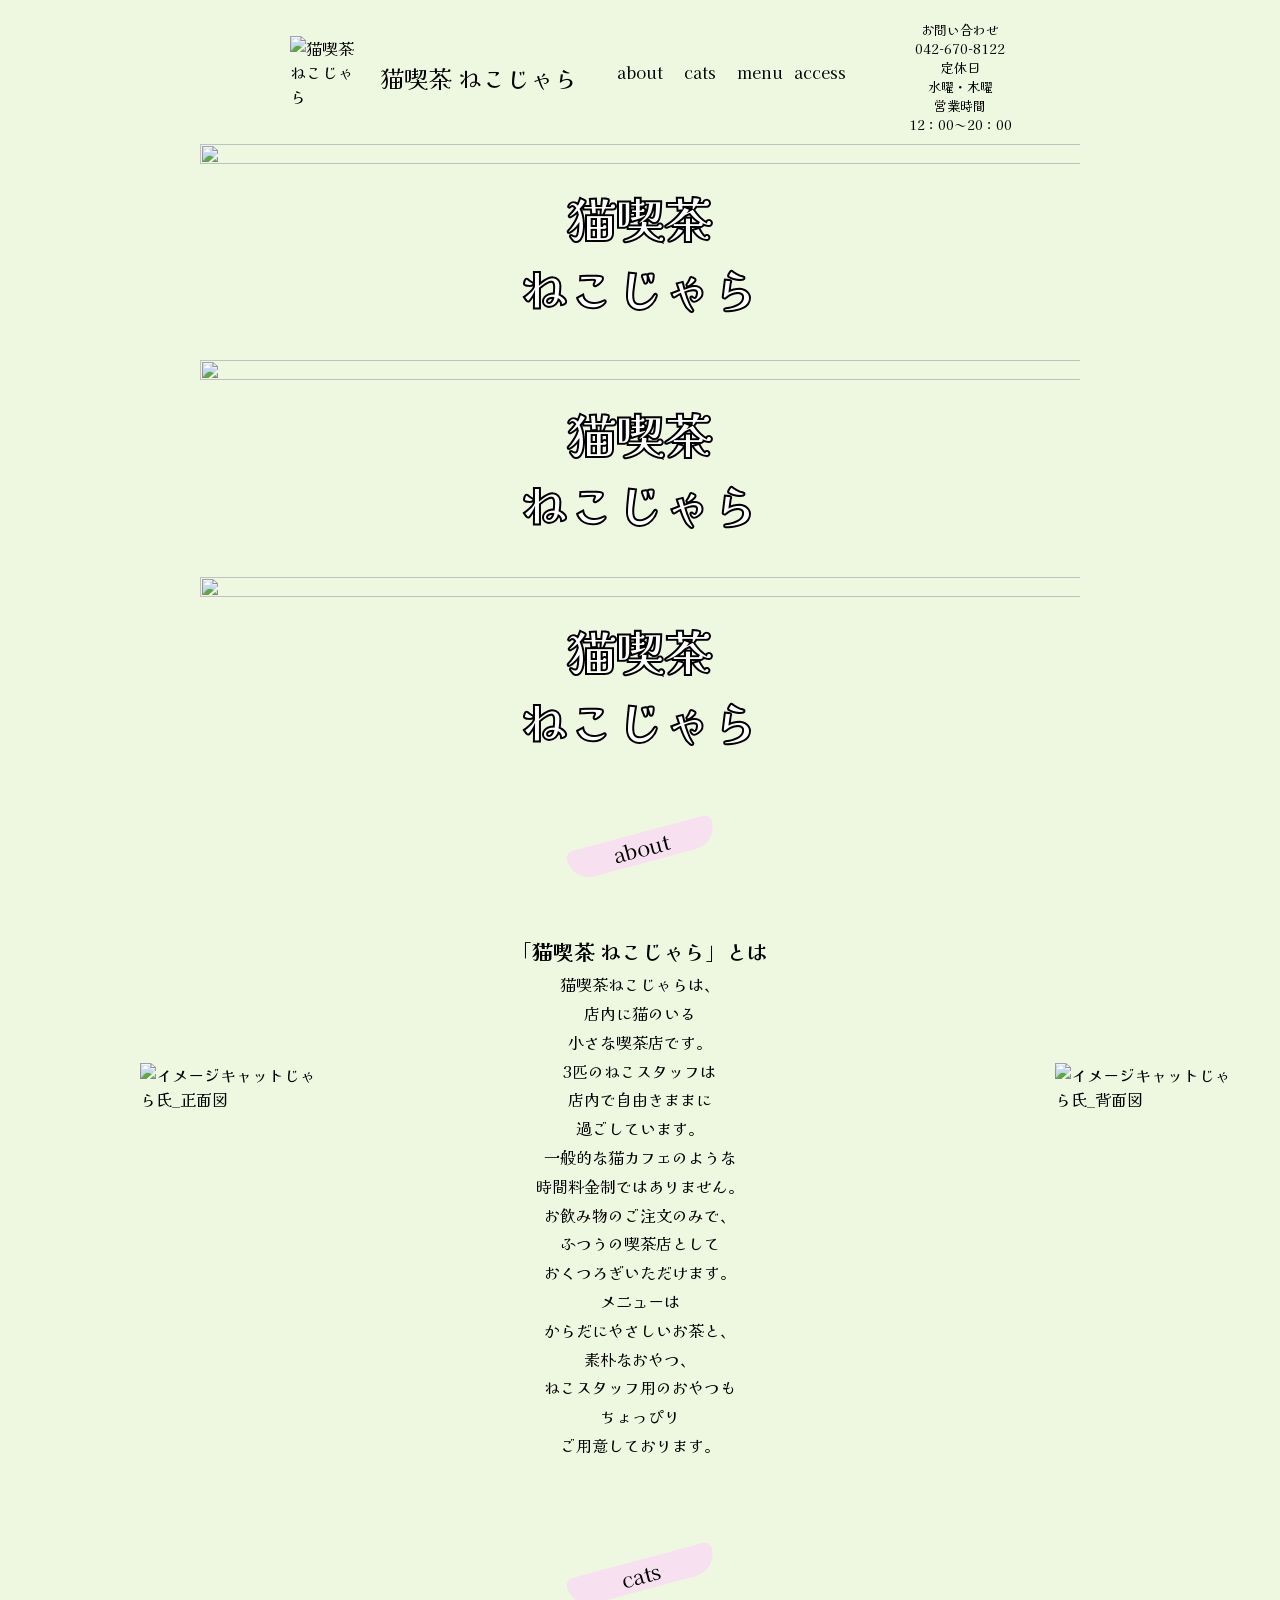
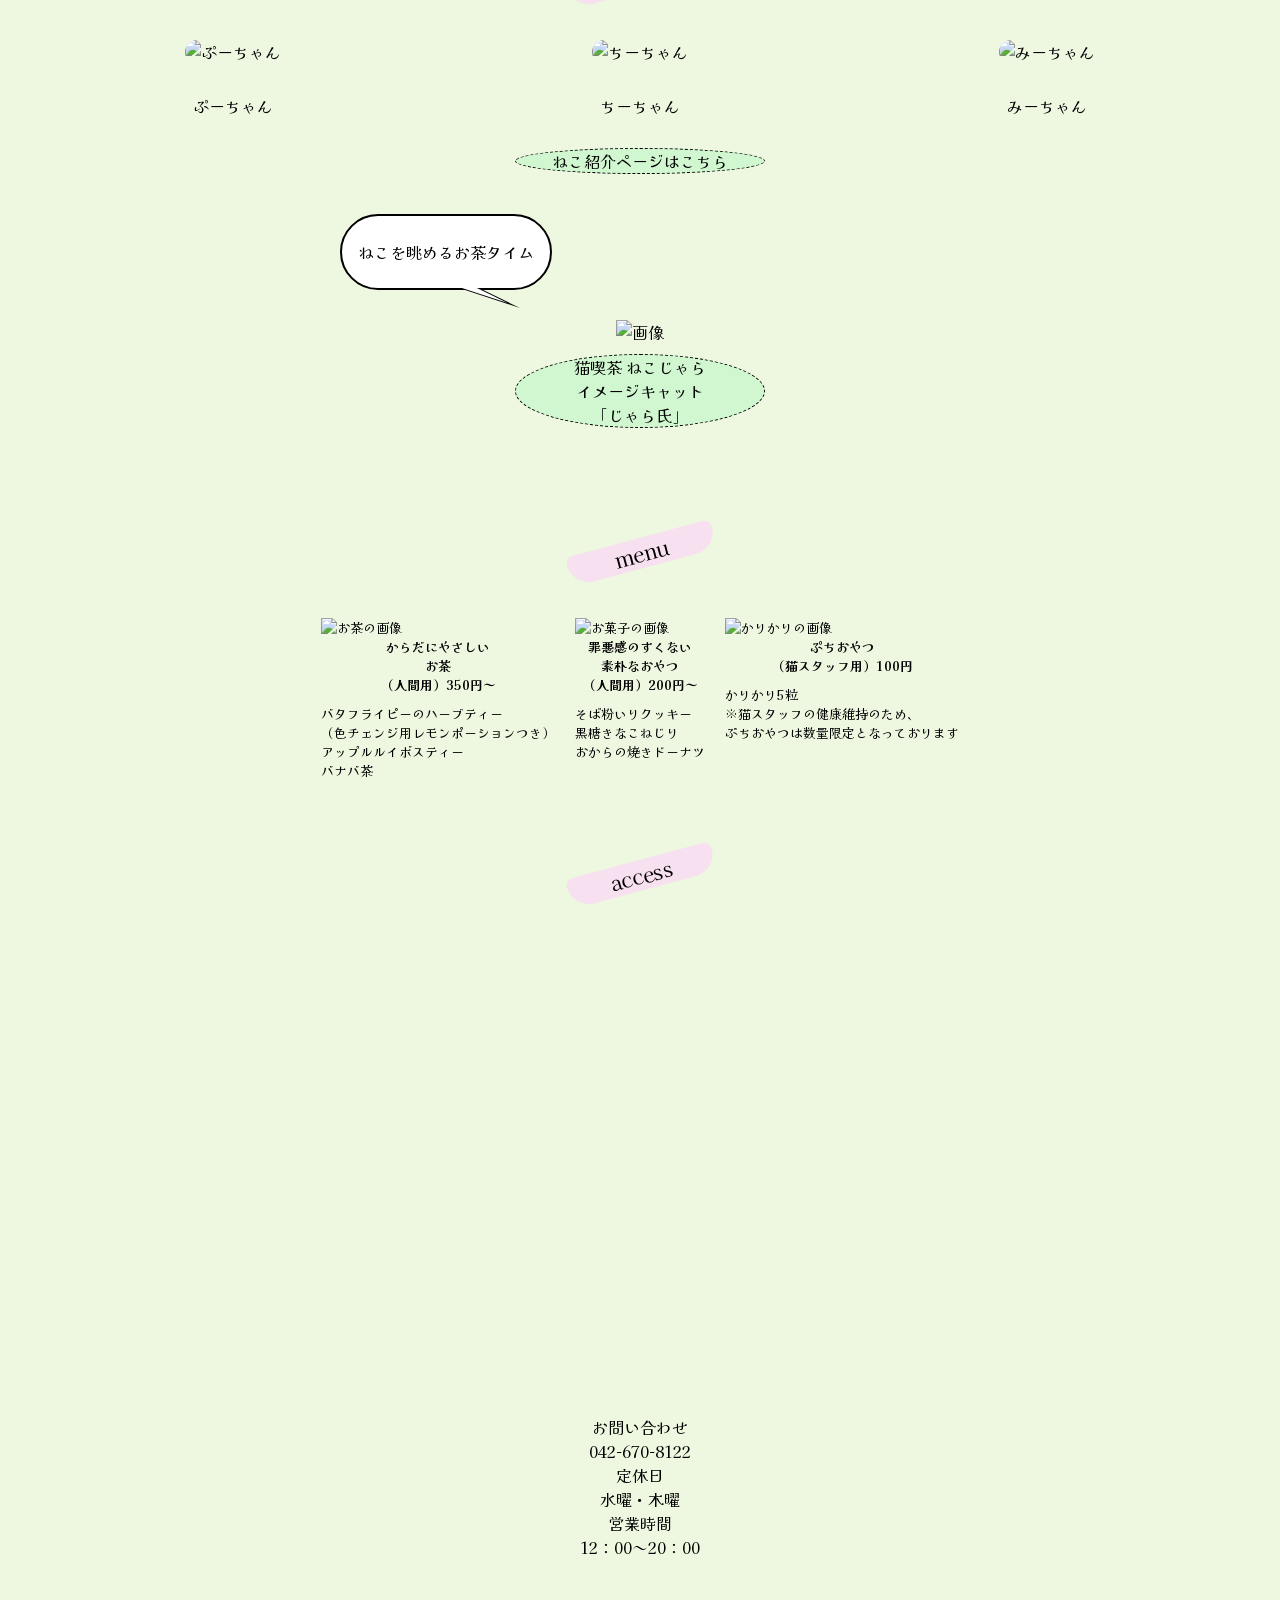
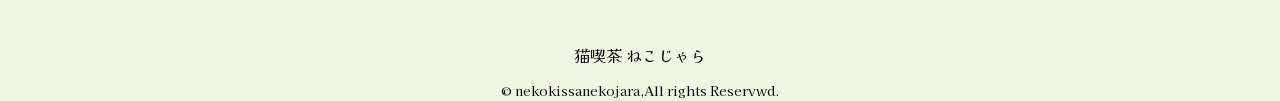
==== index.html @ 6728807e "Add files via upload" ====
<!DOCTYPE html>
<html lang="ja">

<head>
    <meta charset="UTF-8">
    <meta name="viewport" content="width=device-width, initial-scale=1.0">
    <title>猫喫茶 ねこじゃら</title>

    <link rel="preconnect" href="https://fonts.googleapis.com">
    <link rel="preconnect" href="https://fonts.gstatic.com" crossorigin>
    <link href="https://fonts.googleapis.com/css2?family=Kaisei+Opti&display=swap" rel="stylesheet">
    <link rel="stylesheet" type="text/css" href="css/slick.css" />
    <link rel="stylesheet" type="text/css" href="css/slick-theme.css" />
    <link rel="stylesheet" href="css/style.css">
</head>

<body>
    <!-- ヘッダー -->
    <header>
        <div class="inner">

            <a href="http://192.168.15.4:1508">
                <div class="logoclass">
                    <img src="images/logo.svg" alt="猫喫茶 ねこじゃら" width="70px">
                    <h1>猫喫茶 ねこじゃら</h1>
                </div>
            </a>

            <!-- ナビ -->
            <nav>
                <ul>
                    <li class="gnav_item"><a href="#about"><img src="images/jarasi_stand_trim.png" alt=""
                                class="flip-img" width="55px" height="auto">about</a></li>
                    <li class="gnav_item"><a href="#cats"><img src="images/jarasi_backtrim.png" alt=""
                                class="flip-img" width="55px" height="auto">cats</a></li>
                    <li class="gnav_item"><a href="#menu"><img src="images/jarasi_stand_trim.png" alt=""
                                class="flip-img" width="55px" height="auto">menu</a></li>
                    <li class="gnav_item"><a href="#access"><img src="images/jarasi_backtrim.png" alt=""
                                class="flip-img" width="55px" height="auto">access</a></li>
                </ul>
            </nav>
            <p>お問い合わせ<br>042-670-8122<br>定休日<br>水曜・木曜<br>営業時間<br>12：00～20：00</p>
        </div>
        <!-- ナビここまで -->
    </header>
    <!-- ヘッダーここまで -->
    <!-- メイン -->
    <main>
        <div id="slideshow">
            <div class="your-class">
                <div class="slickimage"><img src="images/top1.JPG" alt="" width="887" height="218">
                    <div class="slick-content">
                        <p>猫喫茶<br>ねこじゃら</p>
                    </div>
                </div>
                <div class="slickimage"><img src="images/top2.png" alt="" width="887" height="218">
                    <div class="slick-content">
                        <p>猫喫茶<br>ねこじゃら</p>
                    </div>
                </div>
                <div class="slickimage"><img src="images/top3.jpg" alt="" width="887" height="218">
                    <div class="slick-content">
                        <p>猫喫茶<br>ねこじゃら</p>
                    </div>
                </div>
            </div>
        </div>
        <section class="section1">
            <div class="inner">
                <h2 id="about">about</h2>
                <!-- <h1 class="cp_h1title">about</h1> -->
                <div class="gazoposition">
                    <div class="jaramen"><img src="images/jarasi_stand_trim.png" alt="イメージキャットじゃら氏_正面図"
                            class="flip-img"></div>
                    <p class="about_lead" width="250px"><span>「猫喫茶
                            ねこじゃら」とは</span><br>猫喫茶ねこじゃらは、<br>店内に猫のいる<br>小さな喫茶店です。<br>3匹のねこスタッフは<br>店内で自由きままに<br>過ごしています。<br>一般的な猫カフェのような<br>時間料金制ではありません。<br>お飲み物のご注文のみで、<br>ふつうの喫茶店として<br>おくつろぎいただけます。<br>メニューは<br>からだにやさしいお茶と、<br>素朴なおやつ、<br>ねこスタッフ用のおやつも<br>ちょっぴり<br>ご用意しております。
                    </p>
                    <div class="jaramen"><img src="images/jarasi_backtrim.png" alt="イメージキャットじゃら氏_背面図" class="flip-img">
                    </div>
                </div>
            </div>
        </section>
        <section class="section2">
            <div class="inner">
                <h2 id="cats">cats</h2>
                <ul class="catslist">
                    <li><img src="images/pu04.png" alt="ぷーちゃん" width="180px">
                        <p>ぷーちゃん</p>
                    </li>
                    <li><img src="images/chi03.png" alt="ちーちゃん" width="180px">
                        <p>ちーちゃん</p>
                    </li>
                    <li><img src="images/mii03sq.jpg" alt="みーちゃん" width="180px">
                        <p>みーちゃん</p>
                    </li>
                </ul>

            </div>
            <span><a href="http://192.168.15.4:1508/index2.html">ねこ紹介ページはこちら</a></span>
            <div class="syoukai">
                <div class="speechBubble">
                    <p>ねこを眺めるお茶タイム</p>
                </div>
            </div>
            <div class="catsinfo_jarasi"><img src="images/jarasi_sosog.png" alt="画像" class="float-img">
                <p><a href="http://192.168.15.4:1508/index3.html">猫喫茶 ねこじゃら<br> イメージキャット <br>「じゃら氏」</a></p>
            </div>
        </section>
        <section class="section3">
            <div class="inner">
                <h2 id="menu">menu</h2>
                <ul class="menulist">
                    <ul class="menulist_ningen_tea"><img src="images/inbasket.png" alt="お茶の画像"
                            width="200px"><span>からだにやさしい<br>お茶<br>（人間用）350円～</span>
                        <li>バタフライピーのハーブティー<br>（色チェンジ用レモンポーションつき）</li>
                        <li> アップルルイボスティー</li>
                        <li>バナバ茶</li>
                    </ul>
                    <ul class="menulist_ningen_sweets"><img src="images/inbasket.png" alt="お菓子の画像"
                            width="200px"><span>罪悪感のすくない<br>素朴なおやつ<br>（人間用）200円～</span>
                        <li>そば粉いりクッキー</li>
                        <li>黒糖きなこねじり</li>
                        <li>おからの焼きドーナツ</li>
                    </ul>
                    <ul class="menulist_cats_treats"><img src="images/inbasket.png" alt="かりかりの画像"
                            width="200px"><span>ぷちおやつ<br>（猫スタッフ用）100円</span>
                        <li>かりかり5粒</li>
                        <li>※猫スタッフの健康維持のため、<br>ぷちおやつは数量限定となっております</li>
                    </ul>
                </ul>

            </div>


        </section>
        <section class="section4">
            <div class="inner">
                <h2 id="access">access</h2>
                <div class="map">
                    <iframe
                        src="https://www.google.com/maps/embed?pb=!1m16!1m12!1m3!1d3243.6271274052283!2d139.37691456176182!3d35.612263322495465!2m3!1f0!2f0!3f0!3m2!1i1024!2i768!4f13.1!2m1!1z5Y2X5aSn5rKi44CA44Oa44Ks44K144K544Kt44Oj44Oq44Ki44K544Kv44O844Or!5e0!3m2!1sja!2sjp!4v1792385040805!5m2!1sja!2sjp"
                        width="600" height="450" style="border:0;" allowfullscreen="" loading="lazy"
                        referrerpolicy="strict-origin-when-cross-origin"></iframe>
                </div>

                <p class="access_lead">お問い合わせ<br>042-670-8122<br>定休日<br>水曜・木曜<br>営業時間<br>12：00～20：00</p>

            </div>
        </section>

    </main>

    <!-- メインここまで -->
    <!-- フッター -->
    <footer>

        <a href="http://192.168.15.4:1508">
            <p><img src="images/logo.svg" alt="" width="150px"></p>
            <p>猫喫茶 ねこじゃら</p>
        </a>

        <p><small>&copy nekokissanekojara,All rights Reservwd.</small></p>

    </footer>
    <!-- フッターここまで -->
    <script src="js/jquery-3.6.0.min.js"></script>
    <script src="js/slick.min.js"></script>
    <script src="js/main.js"></script>
</body>

</html>
---- css/style.css ----
/* リセットｃｓｓ */
* {
    margin: 0;
    padding: 0;
    box-sizing: border-box;
    list-style: none;
    font-family: "Kaisei Opti", serif;
    font-weight: 400;
    font-style: normal;
}

a:link {
    text-decoration: none;
    color: #000000;
}



/* フルードイメージ化 */
img {
    max-width: 100%;
    height: auto;
    place-content: center;
}

/* 共通：幅設定クラス */
.inner {
    max-width: 1200px;
    margin: 0 auto;
}

/* 共通：section設定クラス */
section {
    
    margin-top: 20px;
    padding-top: 40px;
    padding-bottom: 40px;
}

/* 共通：見出し2設定クラス */
html {
    background-color: rgb(238, 247, 224);
}

h2 {
    font-size: 1.3rem;
    color: black;
    text-align: center;
    margin-bottom: 30px;
    border: 1px;
    border-radius: 10px 10px 30px 30px;
    width: 150px;
    margin-left: auto;
    margin-right: auto;
    background-color: rgb(247, 224, 239);
}


/* ヘッダー */
header .inner {
    max-width: 880px;
    display: flex;
    justify-content: center;
    align-items: center;
    padding: 10px;
}

header h1 {
    width: 250px;
    font-size: 1.5rem;
    padding: 10px 10px 0px 20px;
    text-decoration: none;
    color: #000000;
}


.logoclass {
    display: flex;
    justify-content: space-evenly;
    align-items: center;
    padding-left: 80px;
}


header p {
    /* width: 100px; */
    font-size: 0.8rem;
    text-align: center;
    margin: 0 auto;
    padding-top: 10px;
}


nav ul {
    display: flex;
    justify-content: space-evenly;
}

nav ul li a {
    display: block;
    width: 60px;
    color: black;
    padding: auto;
    text-align: center;
    text-decoration: none;
}

nav ul li a:hover {
    color: darkgreen;
}

/* キービジュアル */
#slideshow {
    max-width: 880px;
    height: auto;
    place-content: center;
    display: block;
    margin: 0 auto;
    width: 90%;

}

.slickimage {
    position: relative;
}

.slick-content {
    position: absolute;
    top: 50%;
    left: 50%;
    transform: translate(-50%, -50%);
    z-index: 10;
    color: #fff;
    /* 文字色（画像の暗さに合わせて変更） */
    text-align: center;
    width: 80%;
}

.slick-content p {
    font-size: 3rem;
    -webkit-text-stroke: 4px #000000;
    /* 縁の太さと色 */
    paint-order: stroke fill;
    /* 縁が内側に食い込むのを防ぐ */
}


/* about */
.about_lead {
    width: 70%;
    margin: 0 auto;
    padding: 20px;
    text-align: center;
    line-height: 1.8;

}

.about_lead span {
    font-size: 1.3em;
    font-weight: bold;
}

.gazoposition {
    display: flex;
    justify-content: center;
}

.jaramen {
    margin-top: 150px;
    margin-left: 100px;
    width: 250px;
    padding: max-content;
}


/* 猫スタッフ */
.catslist {
    display: flex;
    justify-content: space-around;
    gap: 20px;
}

.catslist li img {
    border-radius: 90px;
    margin-bottom: 30px;
}

.catname {
    font-size: 1.2rem;
    text-align: center;
    margin-bottom: 10px;
    background-color: rgb(247, 246, 207);
    padding: 20px;
}

.catsinfo_jarasi {
    margin-top: 0px;
    text-align: center;
}

.catslist li p {
    text-align: center;
    margin-bottom: 20px;
}

.section2 a {
    color: black;
    text-decoration: none;
    text-align: center;
    display: block;
    border: 1px dashed #000000;
    border-radius: 50%;
    width: 250px;
    margin: 10px auto;
    margin-bottom: 30px;
    background-color: rgb(208, 247, 207);
}

.section2 a:hover {
    color: darkgreen;
}

/* じゃら氏のフキダシ */
.speechBubble {
    position: relative;
    display: inline-block;
    margin-bottom: 20px;
    padding: 24px 16px;
    border: 2px solid #000000;
    border-radius: 9999px;
    background-color: #ffffff;
    text-align: left;
    font-size: 16px;
    font-weight: 400;
    line-height: 1.5;
    color: #000000;
    left: calc(50% - 300px);
    top: 10px;
}

.speechBubble::before {
    content: "";
    position: absolute;
    bottom: 0;
    left: 61%;
    border-style: solid;
    border-width: 20px 0 0 20px;
    border-color: #000000 transparent transparent;
    translate: -50% 100%;
    transform: skew(64deg);
    transform-origin: top;
}

.speechBubble::after {
    content: "";
    position: absolute;
    bottom: 0;
    left: 61%;
    border-style: solid;
    border-width: 15.2px 0 0 15.2px;
    border-color: #ffffff transparent transparent;
    translate: calc(-50% + 0.4px) 100%;
    transform: skew(64deg);
    transform-origin: top;
}

/* メニュー */
.menulist {
    display: flex;
    justify-content: center;
    font-size: 0.8rem;
    gap: 20px;
}

.menulist span {
    display: block;
    font-size: 0.8rem;
    font-weight: bold;
    text-align: center;
    padding-bottom: 10px;
}

/* 浮いてるじゃら氏 */
.float-img {
    margin-top: 20px;
    width: 200px;
    animation: floatAnim 3s ease-in-out infinite;
}

@keyframes floatAnim {
    0% {
        transform: translateY(0px);
    }

    50% {
        transform: translateY(-15px);
    }

    100% {
        transform: translateY(0px);
    }
}

.floatjyara {
    margin-left: 45%;
}

/* アクセス */
.map iframe {
    width: 100%;
    margin-bottom: 20px;
}

.access_lead {
    text-align: center;
}

/* フッター */
footer p {
    margin-top: 10px;
    text-align: center;
    text-decoration: none;
}

footer a:hover {
    color: darkgreen;
}


h2 {
    transform: rotate(-15deg);
    transform-origin: left top;
    /* 例: 左上を起点にする */
}

.cp_h1title {
    color: #ffffff;
    background: #80DEEA;
    border: dashed 1px #ffffff;
    /*ステッチ部分*/
    box-shadow: 0px 0px 0px 5px #80DEEA;
    /*外側のライン*/
}

.flip-img {
    transition: transform 0.3s ease;
    /* なめらかに反転させる */
}

/* 左右に反転 */
/* .flip-img:active {
  transform: scaleX(-1); 
} */

.flip-img:hover {
    transform: scaleX(-1);
}

/* モバイル対応 */
@media(max-width:767px) {
    header .inner {
        flex-wrap: wrap;
        padding: 20px;
        margin-top: 20px;
    }

    .gazoposition {
        flex-wrap: wrap;
    }
    .logoclass {
   padding-left: 20px;
}

    .jaramen {
        margin-top: 5px;
        margin-left: 50px;
        width: 150px;
    }

    .speechBubble {
        position: relative;
        display: inline-block;
        margin-bottom: 20px;
        padding: 24px 16px;
        border: 2px solid #000000;
        border-radius: 9999px;
        background-color: #ffffff;
        text-align: left;
        font-size: 16px;
        font-weight: 400;
        line-height: 1.5;
        color: #000000;
        left: calc(50% - 180px);
        top: 10px;
    }

    .speechBubble::before {
        content: "";
        position: absolute;
        bottom: 0;
        left: 50%;
        border-style: solid;
        border-width: 20px 10px 0 10px;
        border-color: #000000 transparent transparent;
        translate: -50% 100%;
        transform: skew(1deg);
        transform-origin: top;
    }

    .speechBubble::after {
        content: "";
        position: absolute;
        bottom: 0;
        left: 50%;
        border-style: solid;
        border-width: 15.5px 7.8px 0 7.8px;
        border-color: #ffffff transparent transparent;
        translate: -50% 100%;
        transform: skew(1deg);
        transform-origin: top;
    }

    .catslist {
        flex-wrap: wrap;
        /* padding: 20px; */
        margin-top: 20px;
    }

    .menulist {
        flex-wrap: wrap;
        padding: 20px;
        margin-top: 20px;
    }

    /* タップで左右に反転するつもり */
.flip-img:active {
  transform: scaleX(-1); 
}

}
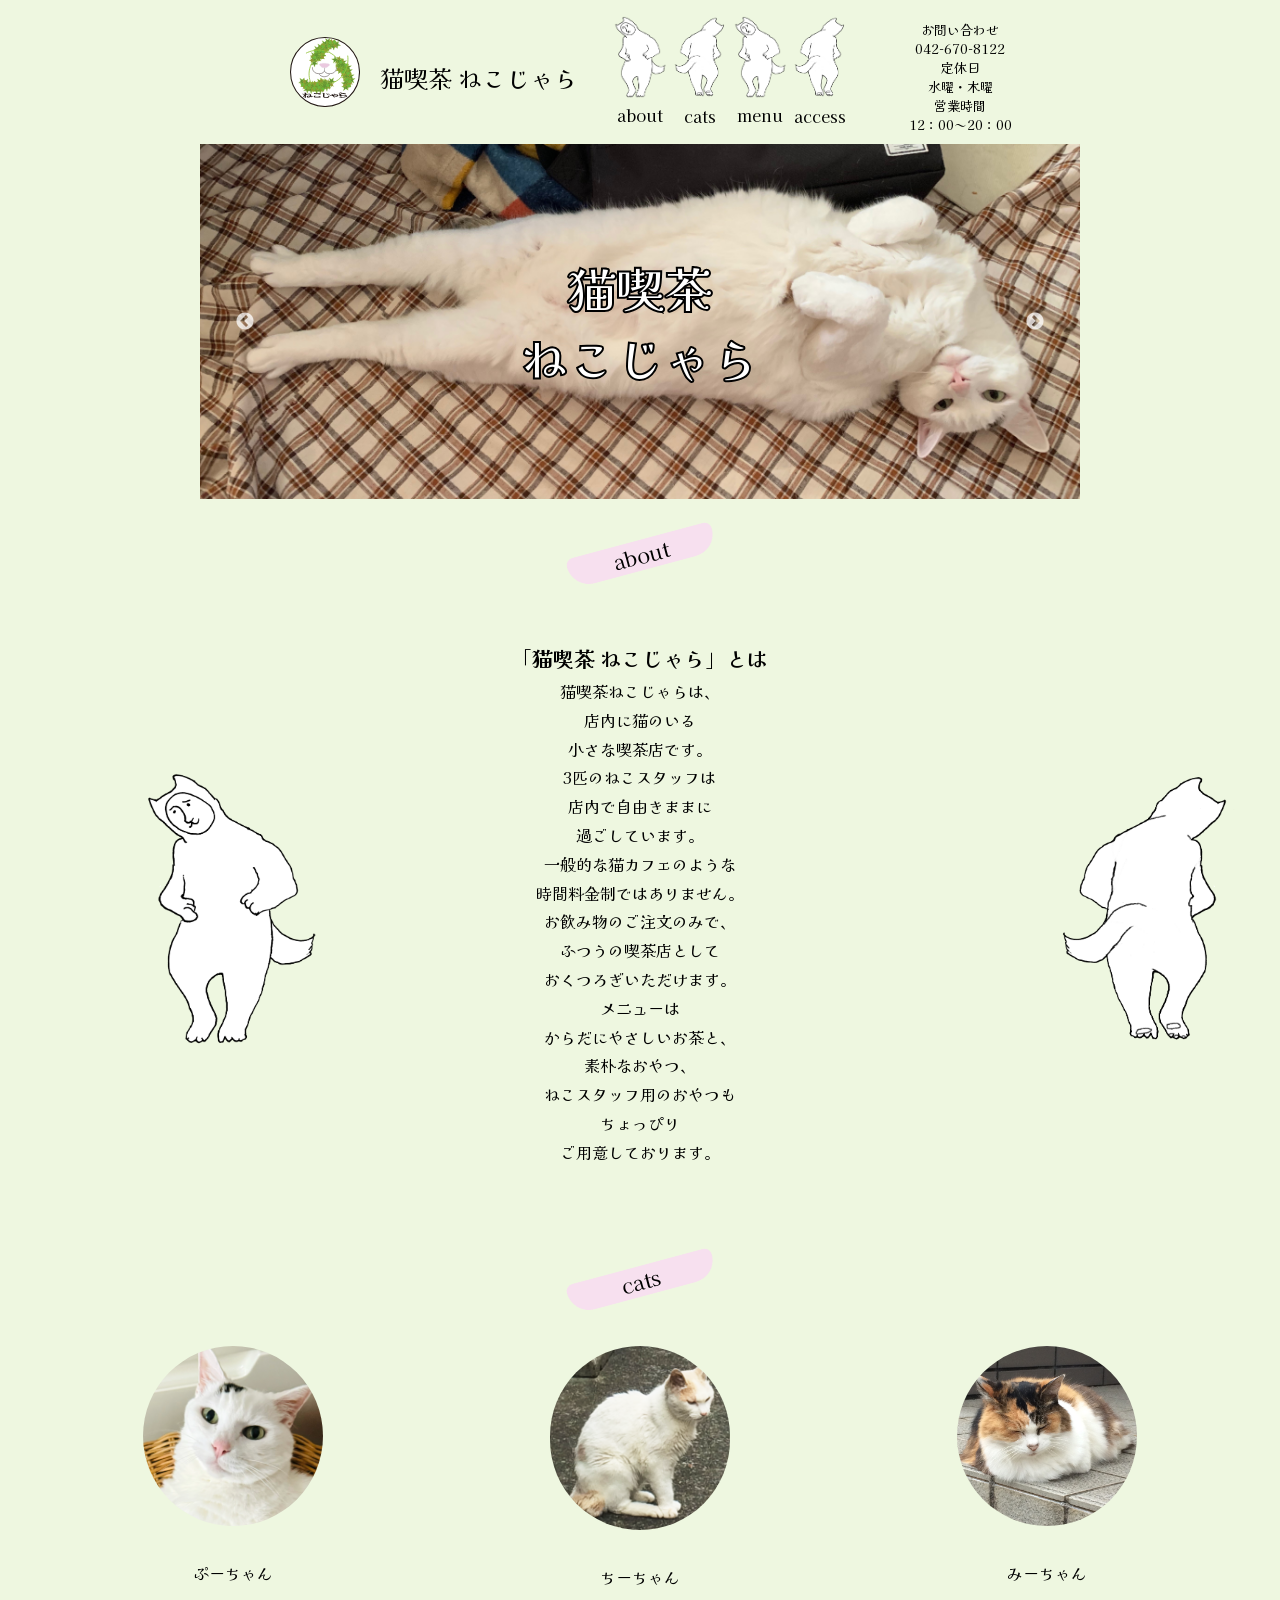
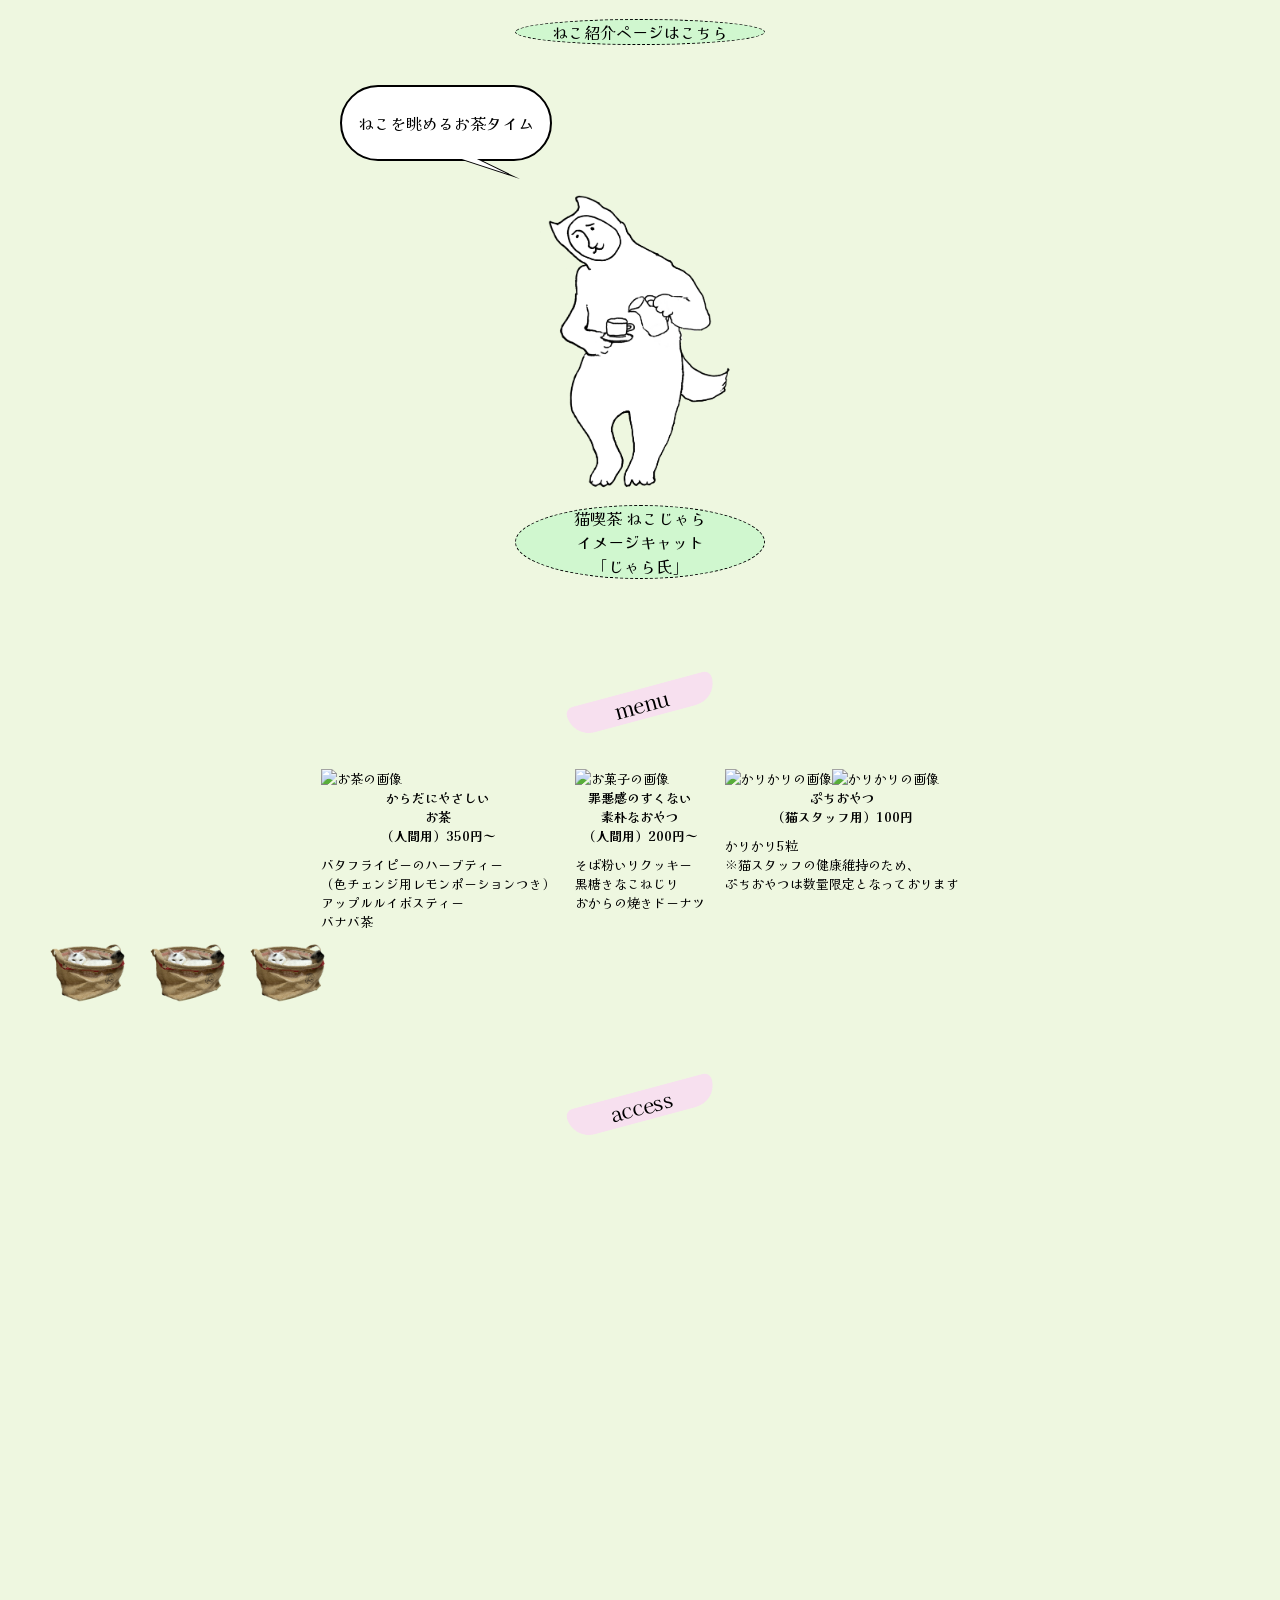
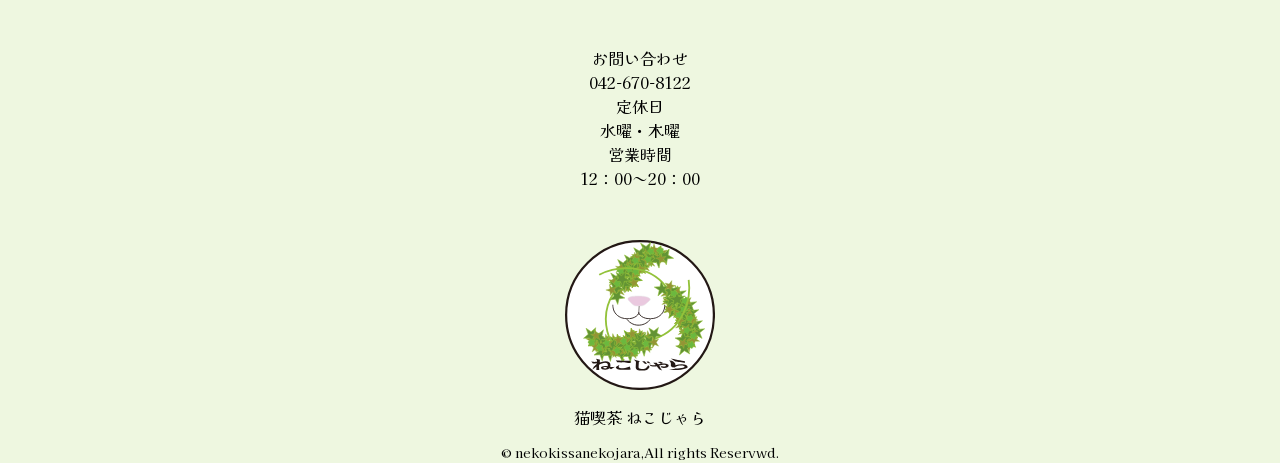
==== commit 41c750d6: "Add files via upload" ====
--- a/index.html
+++ b/index.html
@@ -19,7 +19,7 @@
     <header>
         <div class="inner">
 
-            <a href="http://192.168.15.4:1508">
+            <a href="https://yuukaras.github.io/catcafe_nekojara_site/">
                 <div class="logoclass">
                     <img src="images/logo.svg" alt="猫喫茶 ねこじゃら" width="70px">
                     <h1>猫喫茶 ねこじゃら</h1>
@@ -84,50 +84,54 @@
             <div class="inner">
                 <h2 id="cats">cats</h2>
                 <ul class="catslist">
-                    <li><img src="images/pu04.png" alt="ぷーちゃん" width="180px">
+                    <li><img src="images/pu04.png" alt="ぷーちゃんの画像" width="180px"class="flip-img">
                         <p>ぷーちゃん</p>
                     </li>
-                    <li><img src="images/chi03.png" alt="ちーちゃん" width="180px">
+                    <li><img src="images/chi03.png" alt="ちーちゃんの画像" width="180px"class="flip-img">
                         <p>ちーちゃん</p>
                     </li>
-                    <li><img src="images/mii03sq.jpg" alt="みーちゃん" width="180px">
+                    <li><img src="images/mii03sq.jpg" alt="みーちゃんの画像" width="180px"class="flip-img">
                         <p>みーちゃん</p>
                     </li>
                 </ul>
 
             </div>
-            <span><a href="http://192.168.15.4:1508/index2.html">ねこ紹介ページはこちら</a></span>
-            <div class="syoukai">
-                <div class="speechBubble">
-                    <p>ねこを眺めるお茶タイム</p>
+            <span><a href="https://yuukaras.github.io/catcafe_nekojara_site/index2.html">ねこ紹介ページはこちら</a></span>
+            <div class="jarasosog">
+                <div class="syoukai">
+                    <div class="speechBubble">
+                        <p>ねこを眺めるお茶タイム</p>
+                    </div>
                 </div>
-            </div>
-            <div class="catsinfo_jarasi"><img src="images/jarasi_sosog.png" alt="画像" class="float-img">
-                <p><a href="http://192.168.15.4:1508/index3.html">猫喫茶 ねこじゃら<br> イメージキャット <br>「じゃら氏」</a></p>
+                <div class="catsinfo_jarasi"><img src="images/jarasi_sosog.png" alt="画像" class="float-img">
+                    <p><a href="https://yuukaras.github.io/catcafe_nekojara_site/index3.html">猫喫茶 ねこじゃら<br> イメージキャット <br>「じゃら氏」</a></p>
+                </div>
             </div>
         </section>
         <section class="section3">
             <div class="inner">
                 <h2 id="menu">menu</h2>
                 <ul class="menulist">
-                    <ul class="menulist_ningen_tea"><img src="images/inbasket.png" alt="お茶の画像"
-                            width="200px"><span>からだにやさしい<br>お茶<br>（人間用）350円～</span>
+                    <ul class="menulist_ningen_tea"><img src="images/tea_white.png" alt="お茶の画像"
+                            width="200px"class="flip-img"><span>からだにやさしい<br>お茶<br>（人間用）350円～</span>
                         <li>バタフライピーのハーブティー<br>（色チェンジ用レモンポーションつき）</li>
                         <li> アップルルイボスティー</li>
                         <li>バナバ茶</li>
                     </ul>
-                    <ul class="menulist_ningen_sweets"><img src="images/inbasket.png" alt="お菓子の画像"
-                            width="200px"><span>罪悪感のすくない<br>素朴なおやつ<br>（人間用）200円～</span>
+                    <ul class="menulist_ningen_sweets"><img src="images/okaradonut.png" alt="お菓子の画像"
+                            width="120px"class="flip-img"><span>罪悪感のすくない<br>素朴なおやつ<br>（人間用）200円～</span>
                         <li>そば粉いりクッキー</li>
                         <li>黒糖きなこねじり</li>
                         <li>おからの焼きドーナツ</li>
                     </ul>
-                    <ul class="menulist_cats_treats"><img src="images/inbasket.png" alt="かりかりの画像"
-                            width="200px"><span>ぷちおやつ<br>（猫スタッフ用）100円</span>
+                    <ul class="menulist_cats_treats"><img src="images/menu_treats.png" alt="かりかりの画像"
+                            width="100px"class="flip-img"><img src="images/menu_treats.png" alt="かりかりの画像"
+                            width="90px"class="flip-img"><span>ぷちおやつ<br>（猫スタッフ用）100円</span>
                         <li>かりかり5粒</li>
                         <li>※猫スタッフの健康維持のため、<br>ぷちおやつは数量限定となっております</li>
                     </ul>
                 </ul>
+                <div class="onepoint"><img src="images/inbasket.png" alt=""width="100px"class="flip-img"><img src="images/inbasket.png" alt=""width="100px"class="flip-img"><img src="images/inbasket.png" alt=""width="100px"class="flip-img"></div>
 
             </div>
 
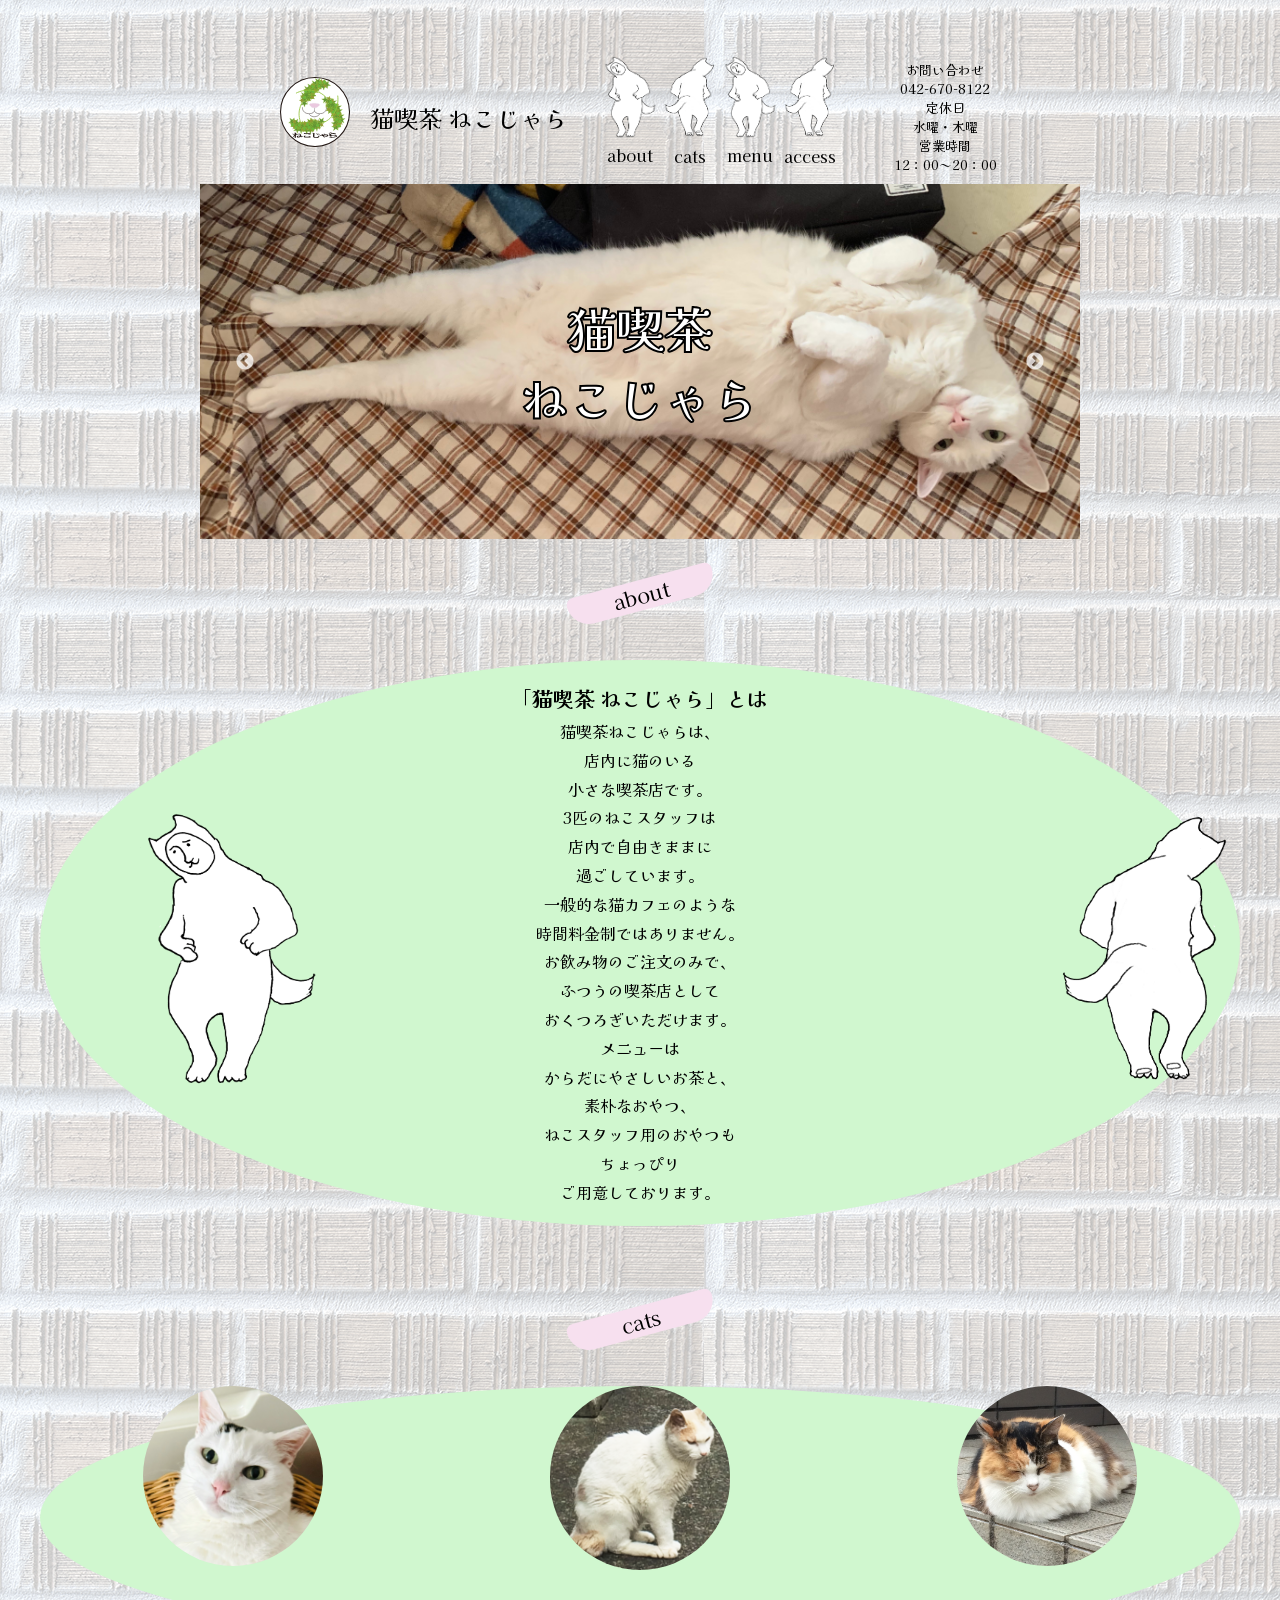
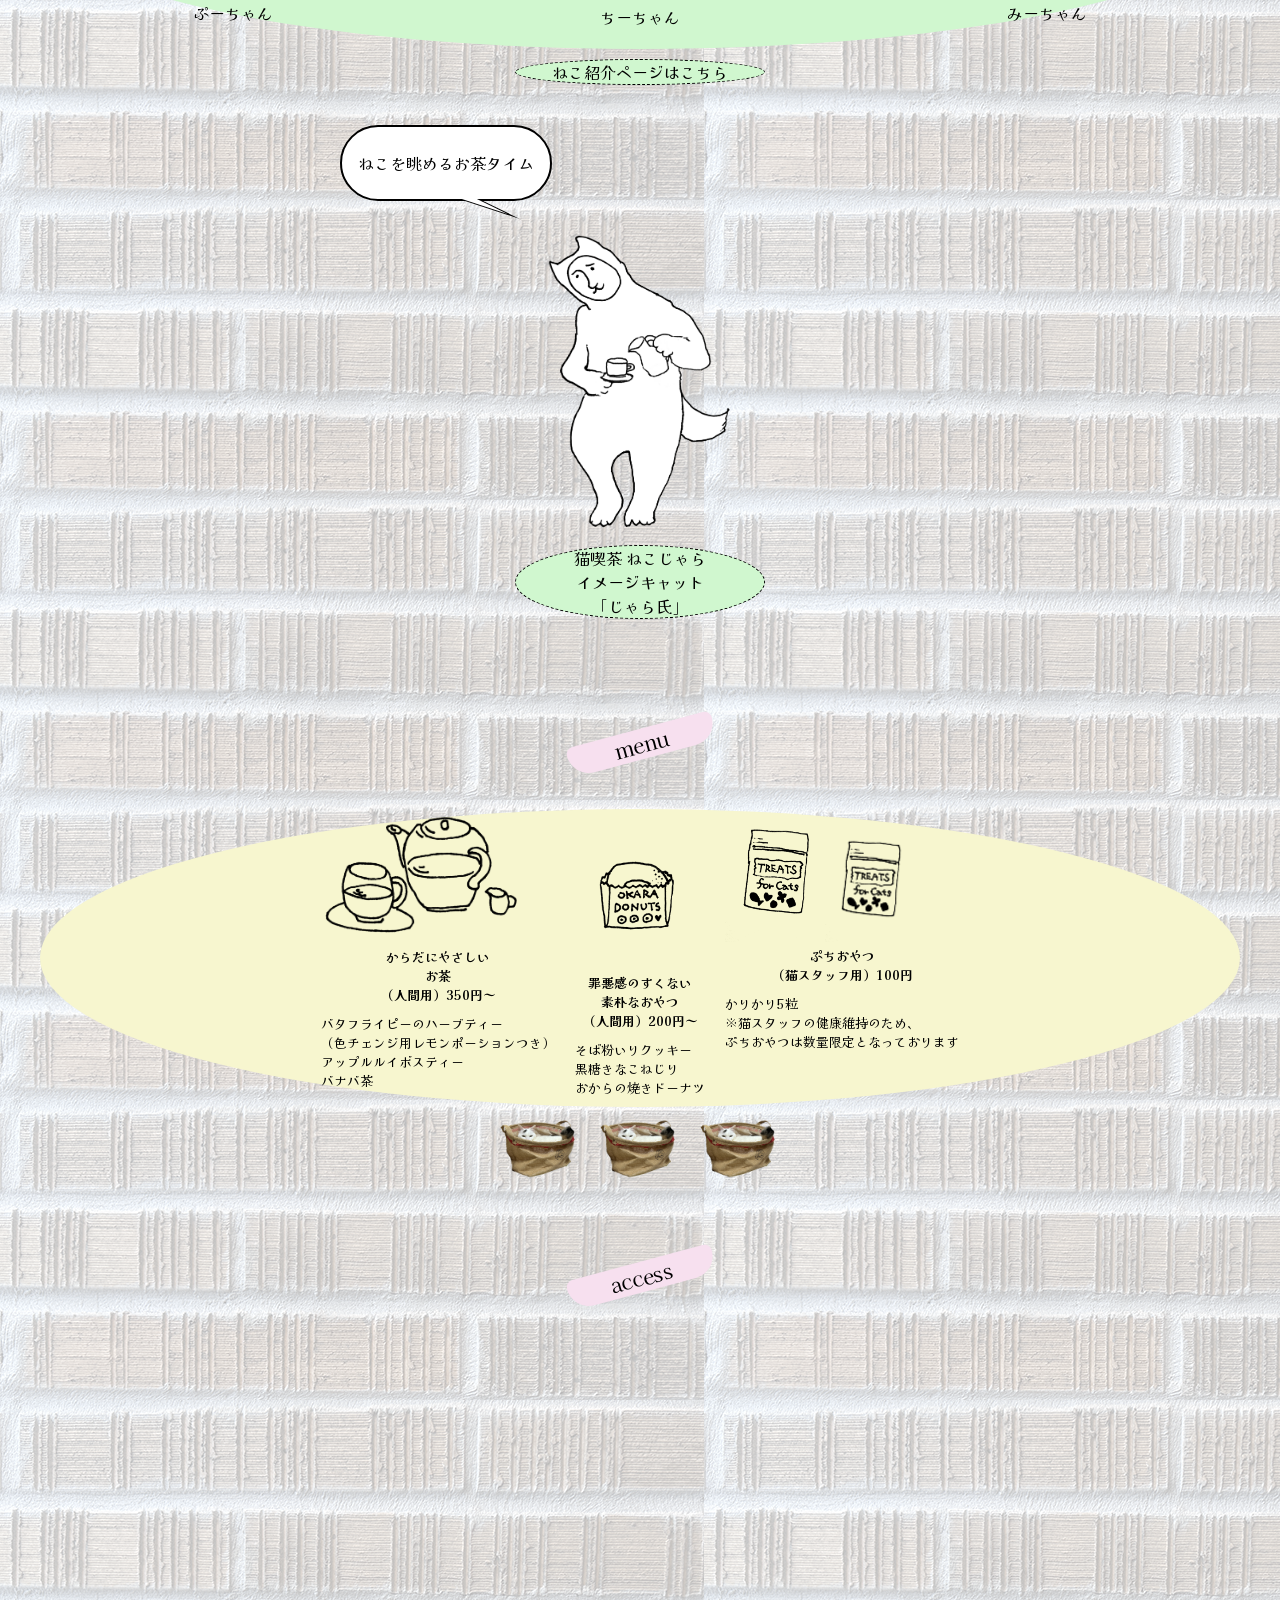
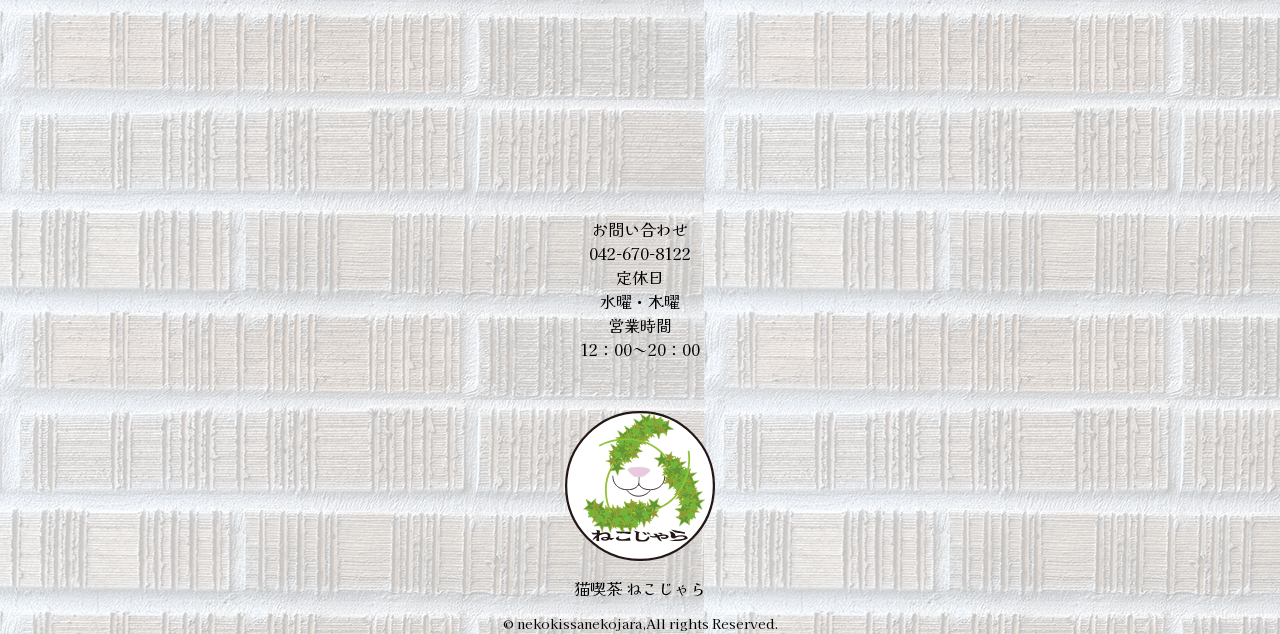
==== commit d86387dd: "Add files via upload" ====
--- a/index.html
+++ b/index.html
@@ -163,7 +163,7 @@
             <p>猫喫茶 ねこじゃら</p>
         </a>
 
-        <p><small>&copy nekokissanekojara,All rights Reservwd.</small></p>
+        <p><small>&copy nekokissanekojara,All rights Reserved.</small></p>
 
     </footer>
     <!-- フッターここまで -->
--- a/css/style.css
+++ b/css/style.css
@@ -27,6 +27,7 @@
 .inner {
     max-width: 1200px;
     margin: 0 auto;
+    /* background-color: rgb(247, 246, 207) */
 }
 
 /* 共通：section設定クラス */
@@ -78,16 +79,17 @@
     display: flex;
     justify-content: space-evenly;
     align-items: center;
-    padding-left: 80px;
+    padding-left: 70px;
 }
 
 
 header p {
-    /* width: 100px; */
+    width: 150px;
     font-size: 0.8rem;
     text-align: center;
     margin: 0 auto;
     padding-top: 10px;
+    padding-right: 20px;
 }
 
 
@@ -145,6 +147,7 @@
 }
 
 
+
 /* about */
 .about_lead {
     width: 70%;
@@ -163,6 +166,8 @@
 .gazoposition {
     display: flex;
     justify-content: center;
+    background-color: rgb(208, 247, 207);
+    border-radius: 50%;
 }
 
 .jaramen {
@@ -175,9 +180,13 @@
 
 /* 猫スタッフ */
 .catslist {
+    max-width: 100%;
+    margin: 0 auto;
     display: flex;
     justify-content: space-around;
     gap: 20px;
+    background-color: rgb(208, 247, 207);
+    border-radius: 50%;
 }
 
 .catslist li img {
@@ -191,6 +200,7 @@
     margin-bottom: 10px;
     background-color: rgb(247, 246, 207);
     padding: 20px;
+    border-radius: 60%;
 }
 
 .catsinfo_jarasi {
@@ -214,7 +224,11 @@
     margin: 10px auto;
     margin-bottom: 30px;
     background-color: rgb(208, 247, 207);
-}
+    /* border-radius: 30%; */
+}
+/* .section2 {
+background-color: rgb(201, 242, 243)
+} */
 
 .section2 a:hover {
     color: darkgreen;
@@ -270,6 +284,9 @@
     justify-content: center;
     font-size: 0.8rem;
     gap: 20px;
+    background-color: rgb(247, 246, 207);
+    border-radius: 50%;
+    padding-bottom: 10px;
 }
 
 .menulist span {
@@ -287,13 +304,19 @@
     animation: floatAnim 3s ease-in-out infinite;
 }
 
+.float-img2 {
+    margin-top: 30px;
+    width: 300px;
+    animation: floatAnim 5s ease-in-out infinite;
+}
+
 @keyframes floatAnim {
     0% {
         transform: translateY(0px);
     }
 
     50% {
-        transform: translateY(-15px);
+        transform: translateY(-25px);
     }
 
     100% {
@@ -355,7 +378,20 @@
 .flip-img:hover {
     transform: scaleX(-1);
 }
-
+.onepoint{
+    display: flex;
+    justify-content: center;
+    margin: 0 auto;
+}
+
+/* 全体背景の変更 */
+html{
+    padding-top: 40px;
+    background-image: url(../images/back_renga.png);
+    background-repeat: repeat;
+    background-color: rgba(255, 255, 255, 0.7);
+    background-blend-mode: lighten;
+}
 /* モバイル対応 */
 @media(max-width:767px) {
     header .inner {
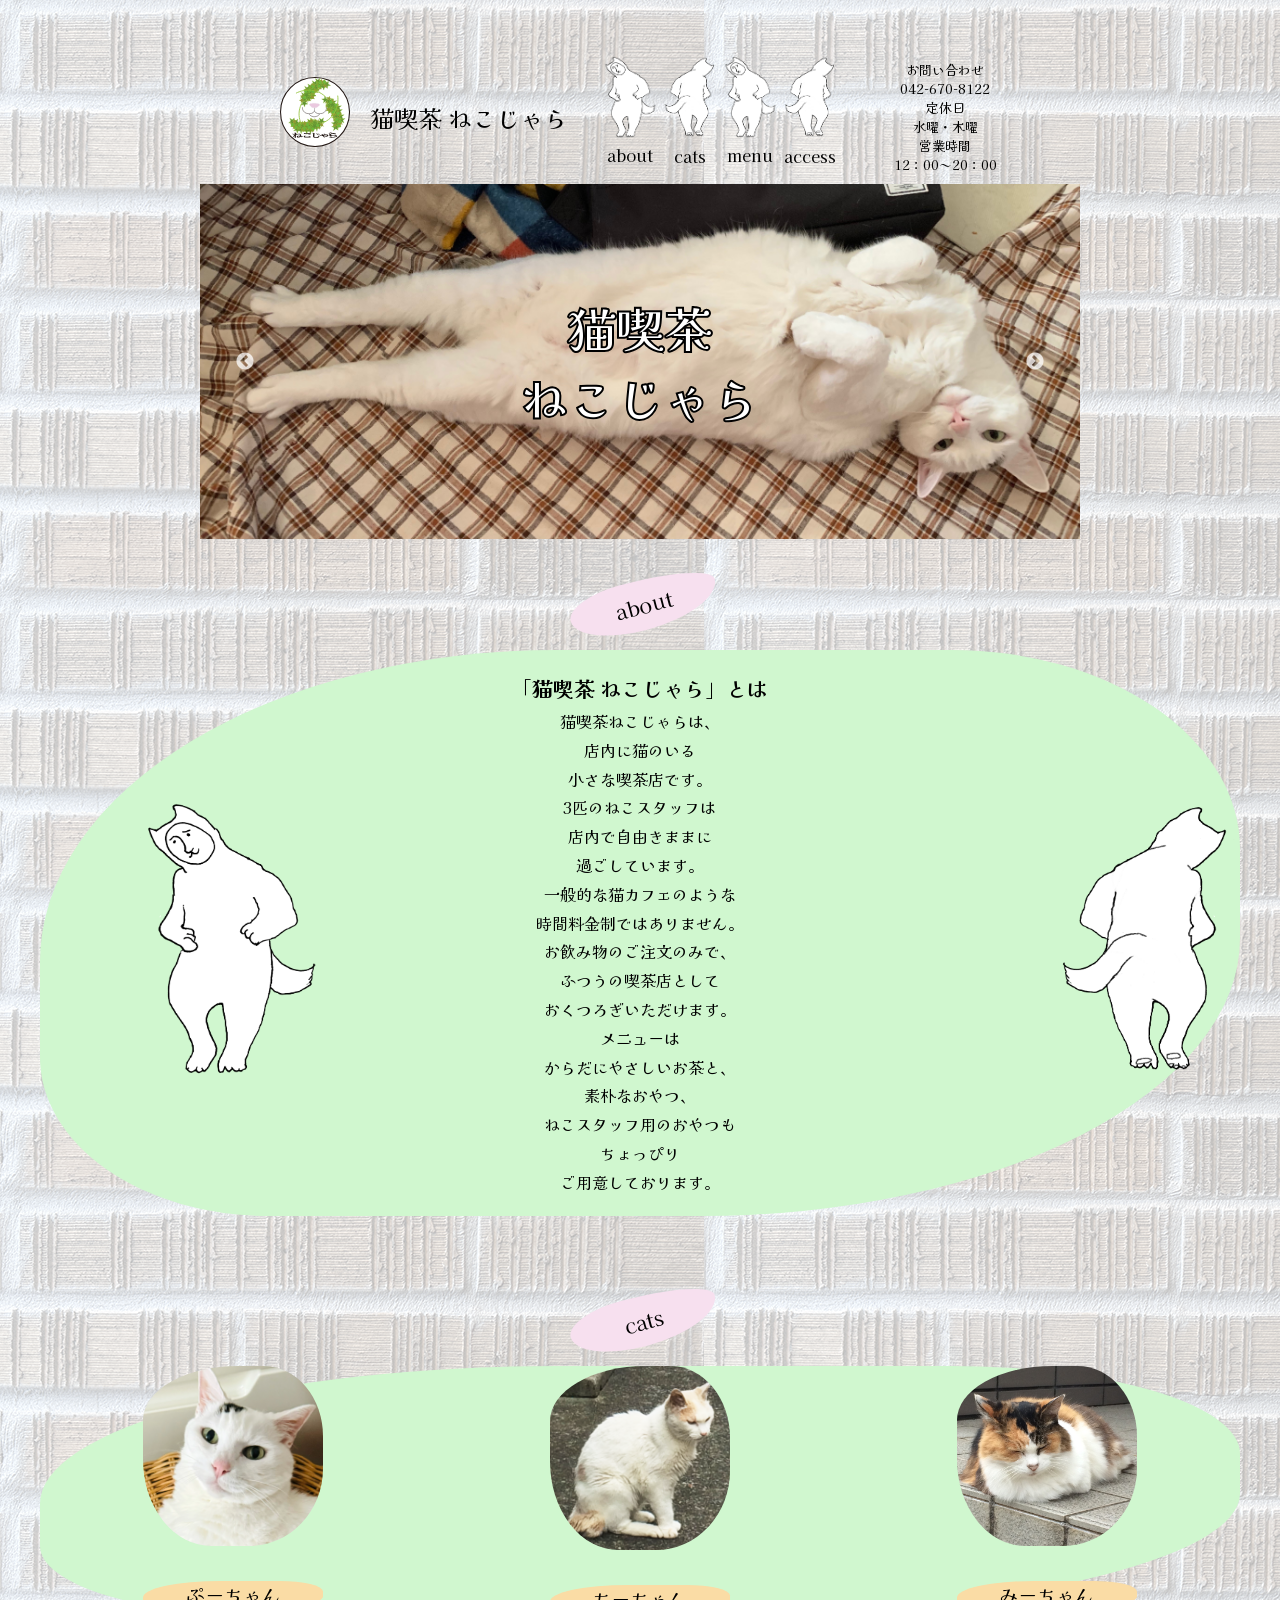
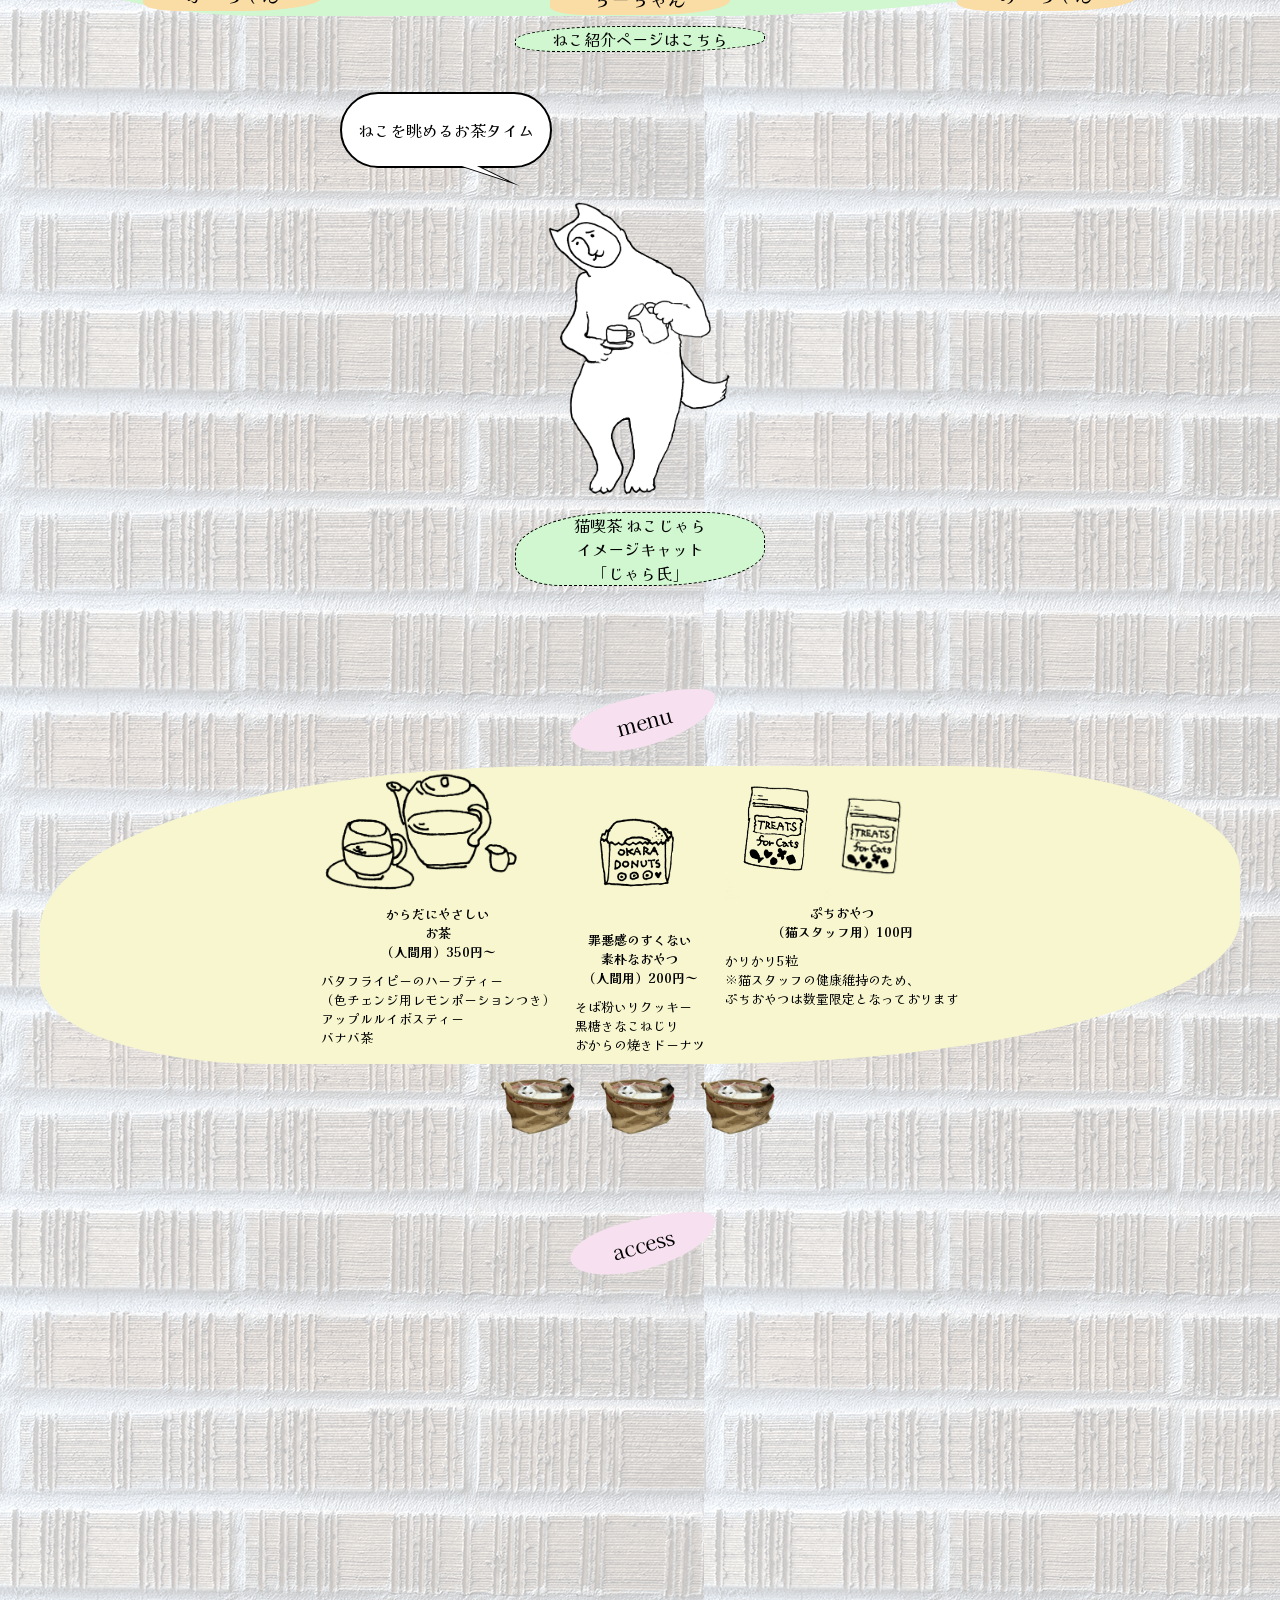
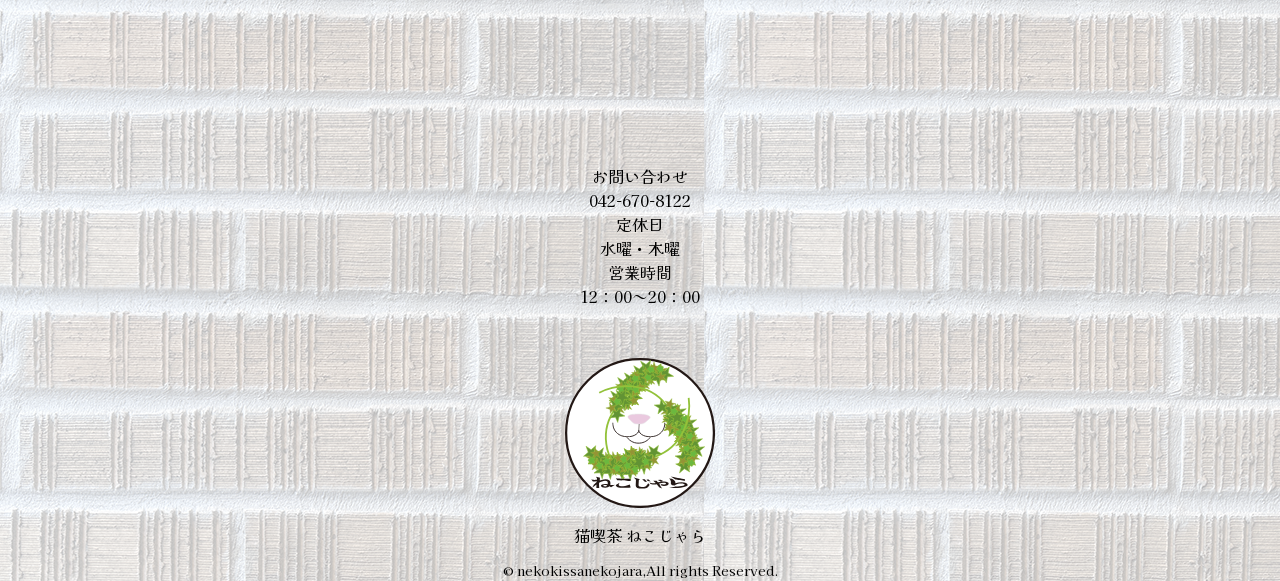
==== commit 262bbd5f: "Add files via upload" ====
--- a/index.html
+++ b/index.html
@@ -4,6 +4,7 @@
 <head>
     <meta charset="UTF-8">
     <meta name="viewport" content="width=device-width, initial-scale=1.0">
+    <meta name="description" content="架空のカフェ「ねこじゃら」のサイトです。このサイト内容は動作確認用、ポートフォリオ用のフィクションです。実在の人物・団体とは一切関係ありません">
     <title>猫喫茶 ねこじゃら</title>
 
     <link rel="preconnect" href="https://fonts.googleapis.com">
@@ -85,13 +86,13 @@
                 <h2 id="cats">cats</h2>
                 <ul class="catslist">
                     <li><img src="images/pu04.png" alt="ぷーちゃんの画像" width="180px"class="flip-img">
-                        <p>ぷーちゃん</p>
+                        <h3><p>ぷーちゃん</p></h3>
                     </li>
                     <li><img src="images/chi03.png" alt="ちーちゃんの画像" width="180px"class="flip-img">
-                        <p>ちーちゃん</p>
+                        <h3><p>ちーちゃん</p></h3>
                     </li>
                     <li><img src="images/mii03sq.jpg" alt="みーちゃんの画像" width="180px"class="flip-img">
-                        <p>みーちゃん</p>
+                        <h3><p>みーちゃん</p></h3>
                     </li>
                 </ul>
 
--- a/css/style.css
+++ b/css/style.css
@@ -32,28 +32,26 @@
 
 /* 共通：section設定クラス */
 section {
-    
     margin-top: 20px;
     padding-top: 40px;
     padding-bottom: 40px;
 }
 
 /* 共通：見出し2設定クラス */
-html {
-    background-color: rgb(238, 247, 224);
-}
+
 
 h2 {
     font-size: 1.3rem;
     color: black;
     text-align: center;
-    margin-bottom: 30px;
     border: 1px;
-    border-radius: 10px 10px 30px 30px;
+    border-radius: 38% 62% 52% 48% / 44% 36% 64% 56% ;
     width: 150px;
     margin-left: auto;
     margin-right: auto;
     background-color: rgb(247, 224, 239);
+    padding-top: 10px;
+    padding-bottom: 10px;
 }
 
 
@@ -147,7 +145,6 @@
 }
 
 
-
 /* about */
 .about_lead {
     width: 70%;
@@ -155,7 +152,6 @@
     padding: 20px;
     text-align: center;
     line-height: 1.8;
-
 }
 
 .about_lead span {
@@ -167,7 +163,7 @@
     display: flex;
     justify-content: center;
     background-color: rgb(208, 247, 207);
-    border-radius: 50%;
+    border-radius: 43% 24% 45% 19% / 55% 35% 49% 28% ;
 }
 
 .jaramen {
@@ -186,23 +182,28 @@
     justify-content: space-around;
     gap: 20px;
     background-color: rgb(208, 247, 207);
-    border-radius: 50%;
+    border-radius: 43% 24% 45% 19% / 55% 35% 49% 28%  ;
 }
 
 .catslist li img {
-    border-radius: 90px;
+    border-radius: 53% 33% 41% 38% / 30% 39% 43% 48%  ;
     margin-bottom: 30px;
 }
 
-.catname {
+
+h3{
     font-size: 1.2rem;
-    text-align: center;
-    margin-bottom: 10px;
-    background-color: rgb(247, 246, 207);
-    padding: 20px;
-    border-radius: 60%;
-}
-
+    color: black;
+    text-align: center;
+    margin-bottom: 1px;
+    border: 1px;
+    border-radius: 43% 24% 45% 19% / 55% 35% 49% 28% ;
+    width: 180px;
+    height: 30px;
+    margin-left: auto;
+    margin-right: auto;
+    background-color: rgb(250, 220, 165);    
+}
 .catsinfo_jarasi {
     margin-top: 0px;
     text-align: center;
@@ -219,16 +220,14 @@
     text-align: center;
     display: block;
     border: 1px dashed #000000;
-    border-radius: 50%;
+    border-radius: 43% 24% 45% 19% / 55% 35% 49% 28% ;
     width: 250px;
     margin: 10px auto;
     margin-bottom: 30px;
     background-color: rgb(208, 247, 207);
-    /* border-radius: 30%; */
-}
-/* .section2 {
-background-color: rgb(201, 242, 243)
-} */
+
+}
+
 
 .section2 a:hover {
     color: darkgreen;
@@ -285,7 +284,7 @@
     font-size: 0.8rem;
     gap: 20px;
     background-color: rgb(247, 246, 207);
-    border-radius: 50%;
+    border-radius: 43% 24% 45% 19% / 55% 35% 49% 28% ;
     padding-bottom: 10px;
 }
 
@@ -356,14 +355,6 @@
     /* 例: 左上を起点にする */
 }
 
-.cp_h1title {
-    color: #ffffff;
-    background: #80DEEA;
-    border: dashed 1px #ffffff;
-    /*ステッチ部分*/
-    box-shadow: 0px 0px 0px 5px #80DEEA;
-    /*外側のライン*/
-}
 
 .flip-img {
     transition: transform 0.3s ease;
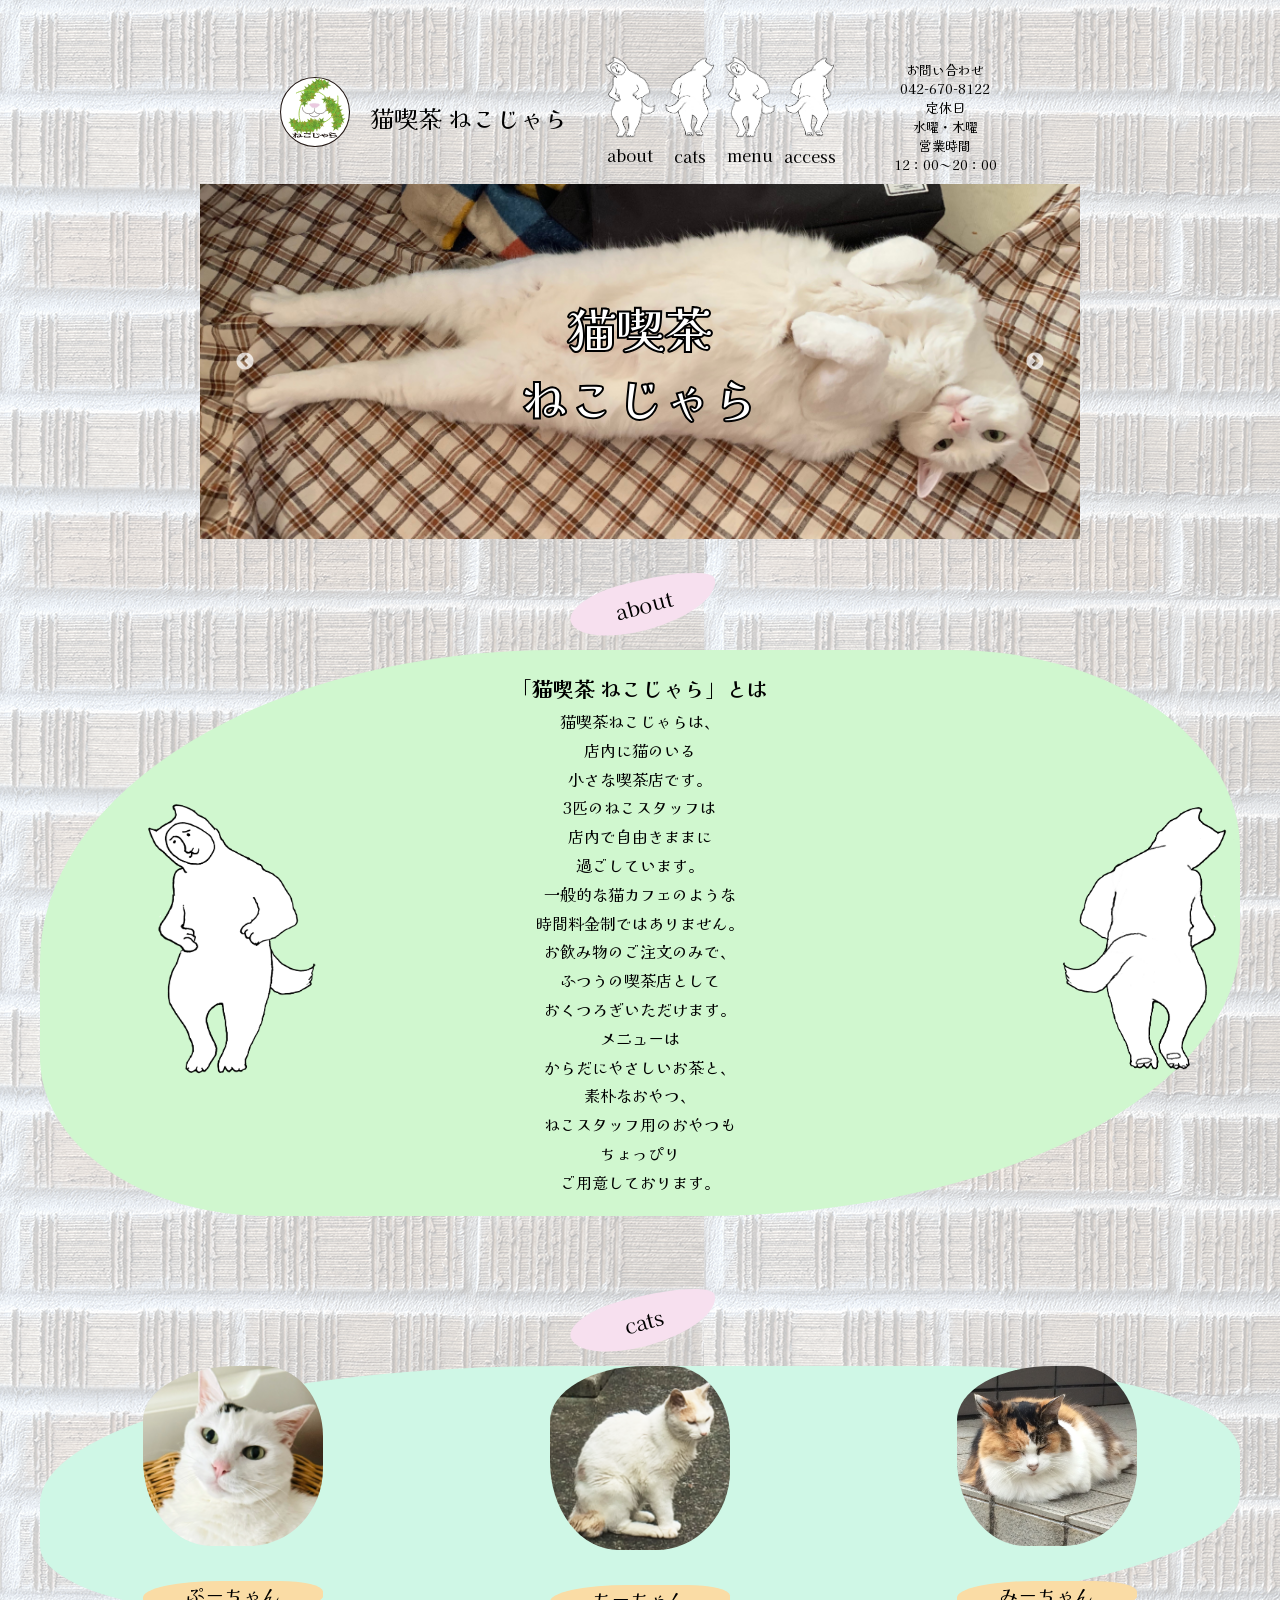
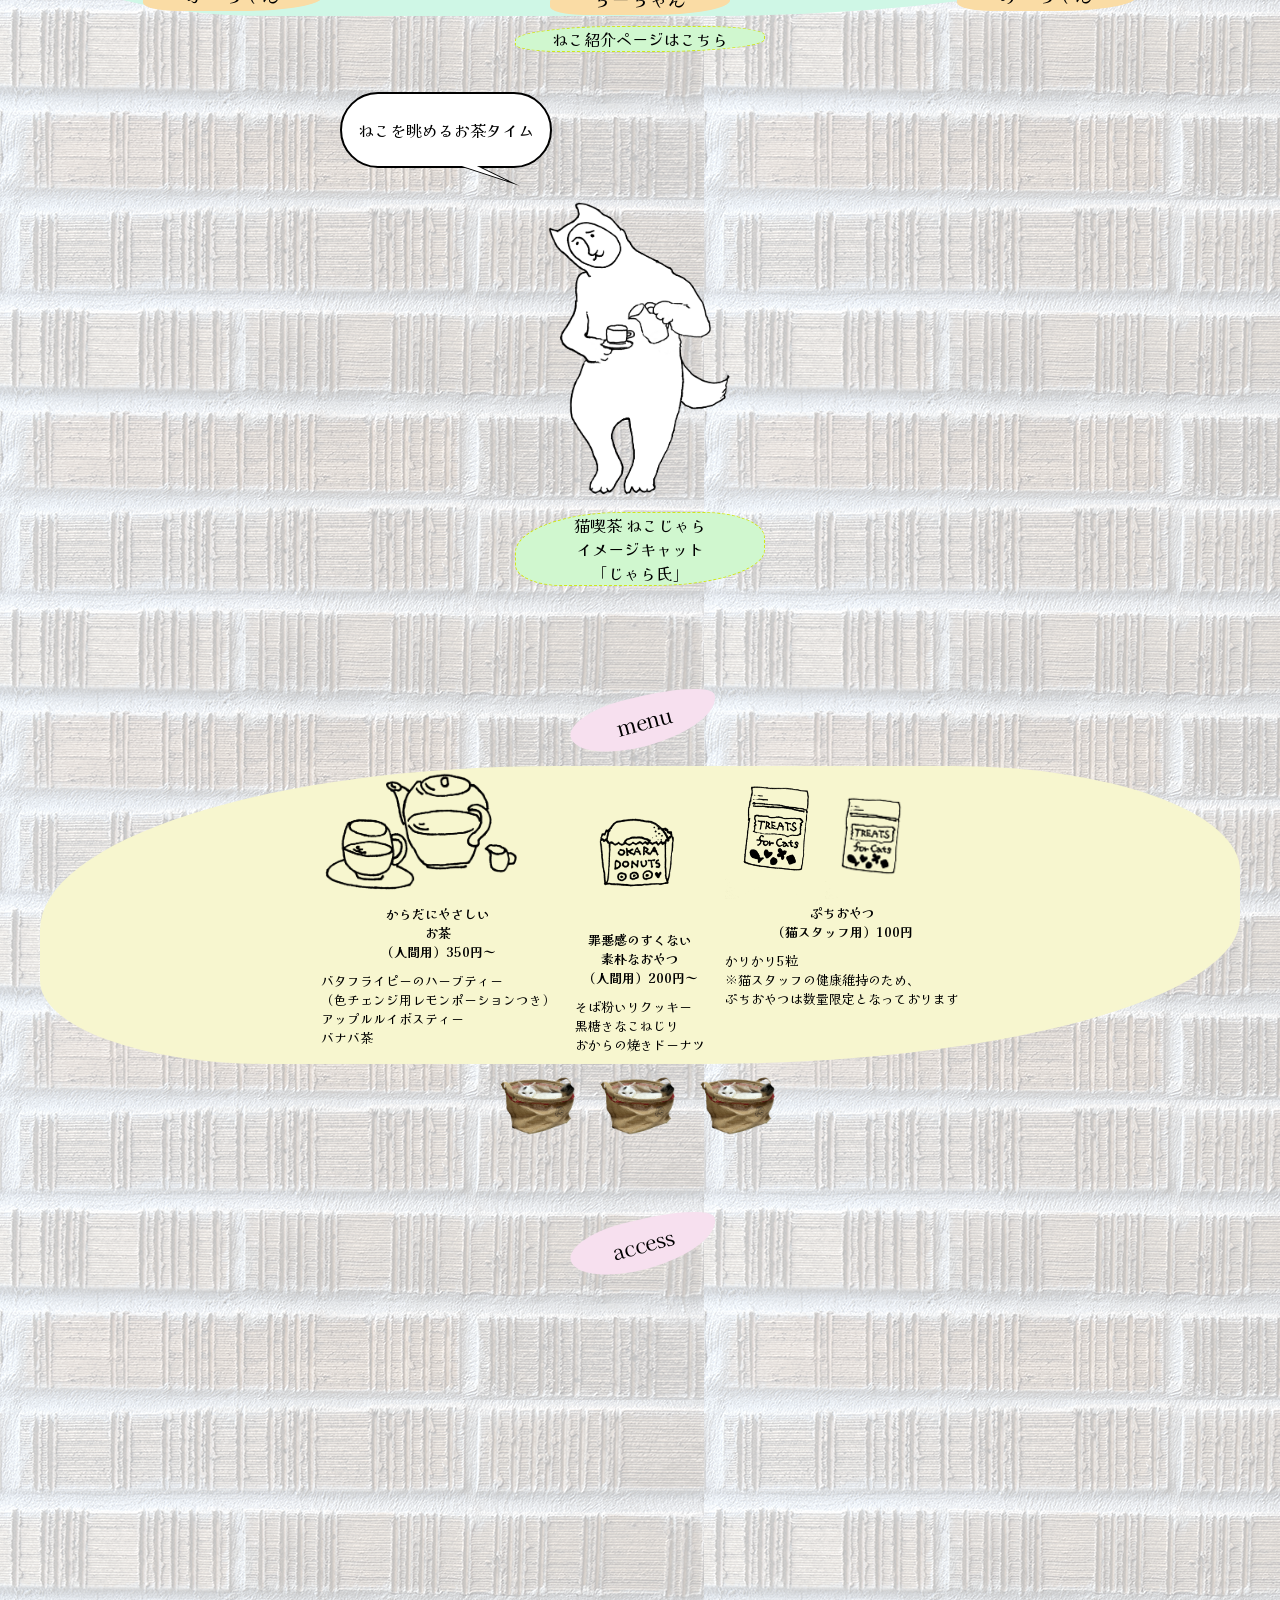
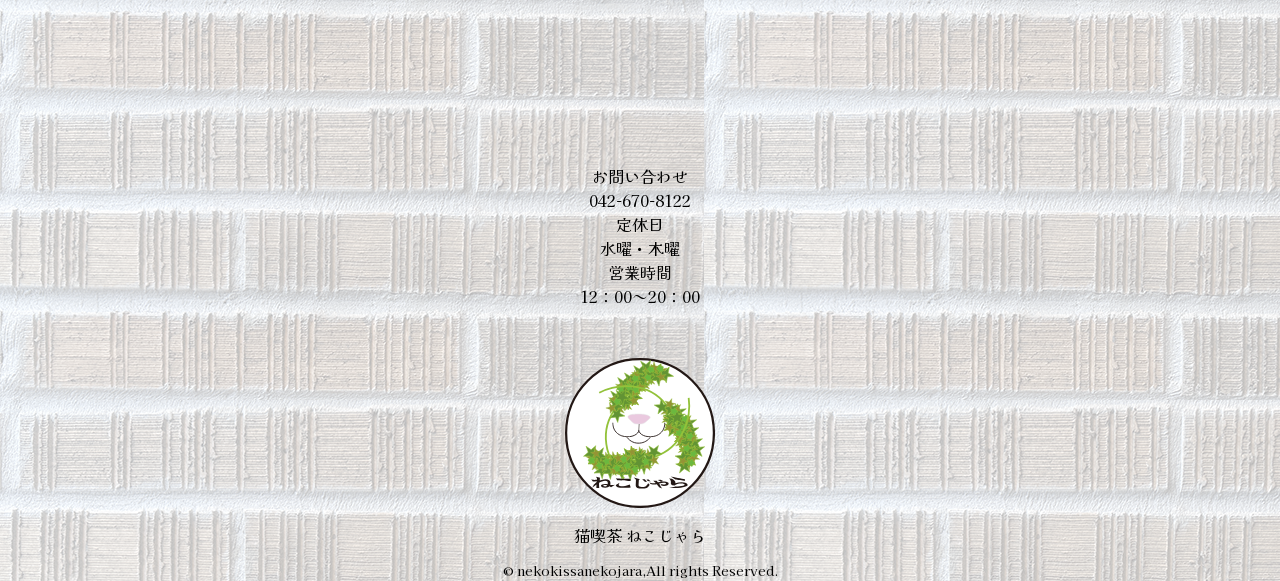
==== commit 2a03511d: "Add files via upload" ====
--- a/index.html
+++ b/index.html
@@ -6,7 +6,7 @@
     <meta name="viewport" content="width=device-width, initial-scale=1.0">
     <meta name="description" content="架空のカフェ「ねこじゃら」のサイトです。このサイト内容は動作確認用、ポートフォリオ用のフィクションです。実在の人物・団体とは一切関係ありません">
     <title>猫喫茶 ねこじゃら</title>
-
+    <link rel="icon" href="favicon .ico">
     <link rel="preconnect" href="https://fonts.googleapis.com">
     <link rel="preconnect" href="https://fonts.gstatic.com" crossorigin>
     <link href="https://fonts.googleapis.com/css2?family=Kaisei+Opti&display=swap" rel="stylesheet">
@@ -15,7 +15,7 @@
     <link rel="stylesheet" href="css/style.css">
 </head>
 
-<body>
+<body ontouchstart="">
     <!-- ヘッダー -->
     <header>
         <div class="inner">
@@ -32,8 +32,8 @@
                 <ul>
                     <li class="gnav_item"><a href="#about"><img src="images/jarasi_stand_trim.png" alt=""
                                 class="flip-img" width="55px" height="auto">about</a></li>
-                    <li class="gnav_item"><a href="#cats"><img src="images/jarasi_backtrim.png" alt=""
-                                class="flip-img" width="55px" height="auto">cats</a></li>
+                    <li class="gnav_item"><a href="#cats"><img src="images/jarasi_backtrim.png" alt="" class="flip-img"
+                                width="55px" height="auto">cats</a></li>
                     <li class="gnav_item"><a href="#menu"><img src="images/jarasi_stand_trim.png" alt=""
                                 class="flip-img" width="55px" height="auto">menu</a></li>
                     <li class="gnav_item"><a href="#access"><img src="images/jarasi_backtrim.png" alt=""
@@ -85,14 +85,20 @@
             <div class="inner">
                 <h2 id="cats">cats</h2>
                 <ul class="catslist">
-                    <li><img src="images/pu04.png" alt="ぷーちゃんの画像" width="180px"class="flip-img">
-                        <h3><p>ぷーちゃん</p></h3>
+                    <li><img src="images/pu04.png" alt="ぷーちゃんの画像" width="180px" class="flip-img">
+                        <h3>
+                            <p>ぷーちゃん</p>
+                        </h3>
                     </li>
-                    <li><img src="images/chi03.png" alt="ちーちゃんの画像" width="180px"class="flip-img">
-                        <h3><p>ちーちゃん</p></h3>
+                    <li><img src="images/chi03.png" alt="ちーちゃんの画像" width="180px" class="flip-img">
+                        <h3>
+                            <p>ちーちゃん</p>
+                        </h3>
                     </li>
-                    <li><img src="images/mii03sq.jpg" alt="みーちゃんの画像" width="180px"class="flip-img">
-                        <h3><p>みーちゃん</p></h3>
+                    <li><img src="images/mii03sq.jpg" alt="みーちゃんの画像" width="180px" class="flip-img">
+                        <h3>
+                            <p>みーちゃん</p>
+                        </h3>
                     </li>
                 </ul>
 
@@ -105,7 +111,8 @@
                     </div>
                 </div>
                 <div class="catsinfo_jarasi"><img src="images/jarasi_sosog.png" alt="画像" class="float-img">
-                    <p><a href="https://yuukaras.github.io/catcafe_nekojara_site/index3.html">猫喫茶 ねこじゃら<br> イメージキャット <br>「じゃら氏」</a></p>
+                    <p><a href="https://yuukaras.github.io/catcafe_nekojara_site/index3.html">猫喫茶 ねこじゃら<br> イメージキャット
+                            <br>「じゃら氏」</a></p>
                 </div>
             </div>
         </section>
@@ -113,26 +120,28 @@
             <div class="inner">
                 <h2 id="menu">menu</h2>
                 <ul class="menulist">
-                    <ul class="menulist_ningen_tea"><img src="images/tea_white.png" alt="お茶の画像"
-                            width="200px"class="flip-img"><span>からだにやさしい<br>お茶<br>（人間用）350円～</span>
+                    <ul class="menulist_ningen_tea"><img src="images/tea_white.png" alt="お茶の画像" width="200px"
+                            class="flip-img"><span>からだにやさしい<br>お茶<br>（人間用）350円～</span>
                         <li>バタフライピーのハーブティー<br>（色チェンジ用レモンポーションつき）</li>
                         <li> アップルルイボスティー</li>
                         <li>バナバ茶</li>
                     </ul>
-                    <ul class="menulist_ningen_sweets"><img src="images/okaradonut.png" alt="お菓子の画像"
-                            width="120px"class="flip-img"><span>罪悪感のすくない<br>素朴なおやつ<br>（人間用）200円～</span>
+                    <ul class="menulist_ningen_sweets"><img src="images/okaradonut.png" alt="お菓子の画像" width="120px"
+                            class="flip-img"><span>罪悪感のすくない<br>素朴なおやつ<br>（人間用）200円～</span>
                         <li>そば粉いりクッキー</li>
                         <li>黒糖きなこねじり</li>
                         <li>おからの焼きドーナツ</li>
                     </ul>
-                    <ul class="menulist_cats_treats"><img src="images/menu_treats.png" alt="かりかりの画像"
-                            width="100px"class="flip-img"><img src="images/menu_treats.png" alt="かりかりの画像"
-                            width="90px"class="flip-img"><span>ぷちおやつ<br>（猫スタッフ用）100円</span>
+                    <ul class="menulist_cats_treats"><img src="images/menu_treats.png" alt="かりかりの画像" width="100px"
+                            class="flip-img"><img src="images/menu_treats.png" alt="かりかりの画像" width="90px"
+                            class="flip-img"><span>ぷちおやつ<br>（猫スタッフ用）100円</span>
                         <li>かりかり5粒</li>
                         <li>※猫スタッフの健康維持のため、<br>ぷちおやつは数量限定となっております</li>
                     </ul>
                 </ul>
-                <div class="onepoint"><img src="images/inbasket.png" alt=""width="100px"class="flip-img"><img src="images/inbasket.png" alt=""width="100px"class="flip-img"><img src="images/inbasket.png" alt=""width="100px"class="flip-img"></div>
+                <div class="onepoint"><img src="images/inbasket.png" alt="" width="100px" class="flip-img"><img
+                        src="images/inbasket.png" alt="" width="100px" class="flip-img"><img src="images/inbasket.png"
+                        alt="" width="100px" class="flip-img"></div>
 
             </div>
 
@@ -159,7 +168,7 @@
     <!-- フッター -->
     <footer>
 
-        <a href="http://192.168.15.4:1508">
+        <a href="https://yuukaras.github.io/catcafe_nekojara_site/">
             <p><img src="images/logo.svg" alt="" width="150px"></p>
             <p>猫喫茶 ねこじゃら</p>
         </a>
--- a/css/style.css
+++ b/css/style.css
@@ -181,7 +181,7 @@
     display: flex;
     justify-content: space-around;
     gap: 20px;
-    background-color: rgb(208, 247, 207);
+    background-color: rgb(207, 247, 230);
     border-radius: 43% 24% 45% 19% / 55% 35% 49% 28%  ;
 }
 
@@ -219,7 +219,7 @@
     text-decoration: none;
     text-align: center;
     display: block;
-    border: 1px dashed #000000;
+    border: 1px dashed #d1e61b;
     border-radius: 43% 24% 45% 19% / 55% 35% 49% 28% ;
     width: 250px;
     margin: 10px auto;
